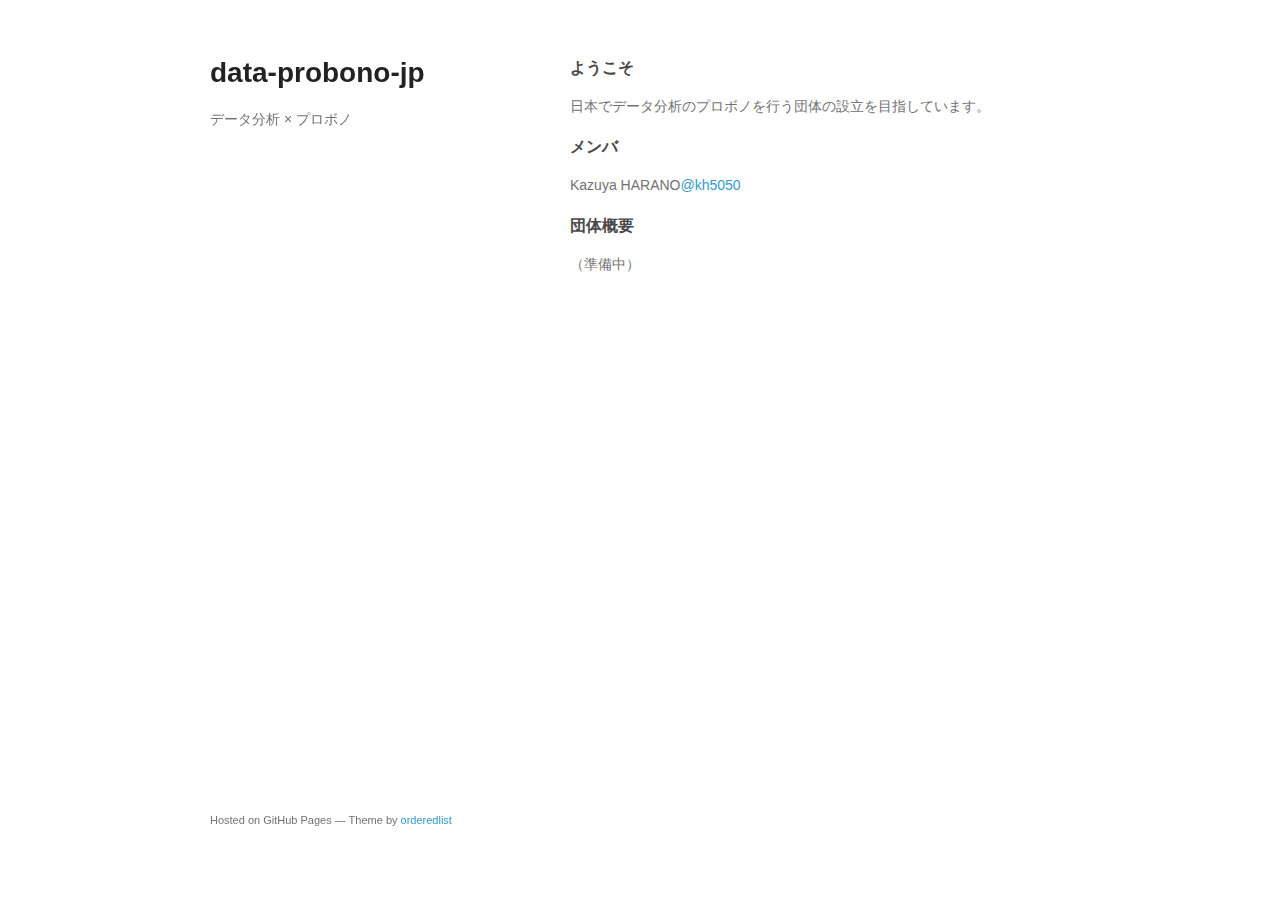
==== index.html @ df559542 "update" ====
<!doctype html>
<html>
  <head>
    <meta charset="utf-8">
    <meta http-equiv="X-UA-Compatible" content="chrome=1">
    <title>Data-probono-jp.GitHub.io by data-probono-jp</title>

    <link rel="stylesheet" href="stylesheets/styles.css">
    <link rel="stylesheet" href="stylesheets/github-light.css">
    <meta name="viewport" content="width=device-width">
    <!--[if lt IE 9]>
    <script src="//html5shiv.googlecode.com/svn/trunk/html5.js"></script>
    <![endif]-->
  </head>
  <body>
    <div class="wrapper">
      <header>
        <h1>data-probono-jp</h1>
        <p>データ分析 × プロボノ</p>


        <!-- <p class="view"><a href="https://github.com/data-probono-jp">View My GitHub Profile</a></p> -->

      </header>
      <section>
        <h3>
<a id="welcome-to-github-pages" class="anchor" href="#welcome-to-github-pages" aria-hidden="true"><span aria-hidden="true" class="octicon octicon-link"></span></a>ようこそ</h3>

<p>日本でデータ分析のプロボノを行う団体の設立を目指しています。</p>


<h3>
<a id="welcome-to-github-pages" class="anchor" href="#welcome-to-github-pages" aria-hidden="true"><span aria-hidden="true" class="octicon octicon-link"></span></a>メンバ</h3>

<p>Kazuya HARANO<a href="https://github.com/kh5050" class="user-mention">@kh5050</a></p>

<h3>
<a id="welcome-to-github-pages" class="anchor" href="#welcome-to-github-pages" aria-hidden="true"><span aria-hidden="true" class="octicon octicon-link"></span></a>団体概要</h3>

<p>（準備中）</p>


      </section>
      <footer>
        <p><small>Hosted on GitHub Pages &mdash; Theme by <a href="https://github.com/orderedlist">orderedlist</a></small></p>
      </footer>
    </div>
    <script src="javascripts/scale.fix.js"></script>
    
  </body>
</html>
---- stylesheets/styles.css ----
@font-face {
  font-family: 'Noto Sans';
  font-weight: 400;
  font-style: normal;
  src: url('../fonts/Noto-Sans-regular/Noto-Sans-regular.eot');
  src: url('../fonts/Noto-Sans-regular/Noto-Sans-regular.eot?#iefix') format('embedded-opentype'),
       local('Noto Sans'),
       local('Noto-Sans-regular'),
       url('../fonts/Noto-Sans-regular/Noto-Sans-regular.woff2') format('woff2'),
       url('../fonts/Noto-Sans-regular/Noto-Sans-regular.woff') format('woff'),
       url('../fonts/Noto-Sans-regular/Noto-Sans-regular.ttf') format('truetype'),
       url('../fonts/Noto-Sans-regular/Noto-Sans-regular.svg#NotoSans') format('svg');
}

@font-face {
  font-family: 'Noto Sans';
  font-weight: 700;
  font-style: normal;
  src: url('../fonts/Noto-Sans-700/Noto-Sans-700.eot');
  src: url('../fonts/Noto-Sans-700/Noto-Sans-700.eot?#iefix') format('embedded-opentype'),
       local('Noto Sans Bold'),
       local('Noto-Sans-700'),
       url('../fonts/Noto-Sans-700/Noto-Sans-700.woff2') format('woff2'),
       url('../fonts/Noto-Sans-700/Noto-Sans-700.woff') format('woff'),
       url('../fonts/Noto-Sans-700/Noto-Sans-700.ttf') format('truetype'),
       url('../fonts/Noto-Sans-700/Noto-Sans-700.svg#NotoSans') format('svg');
}

@font-face {
  font-family: 'Noto Sans';
  font-weight: 400;
  font-style: italic;
  src: url('../fonts/Noto-Sans-italic/Noto-Sans-italic.eot');
  src: url('../fonts/Noto-Sans-italic/Noto-Sans-italic.eot?#iefix') format('embedded-opentype'),
       local('Noto Sans Italic'),
       local('Noto-Sans-italic'),
       url('../fonts/Noto-Sans-italic/Noto-Sans-italic.woff2') format('woff2'),
       url('../fonts/Noto-Sans-italic/Noto-Sans-italic.woff') format('woff'),
       url('../fonts/Noto-Sans-italic/Noto-Sans-italic.ttf') format('truetype'),
       url('../fonts/Noto-Sans-italic/Noto-Sans-italic.svg#NotoSans') format('svg');
}

@font-face {
  font-family: 'Noto Sans';
  font-weight: 700;
  font-style: italic;
  src: url('../fonts/Noto-Sans-700italic/Noto-Sans-700italic.eot');
  src: url('../fonts/Noto-Sans-700italic/Noto-Sans-700italic.eot?#iefix') format('embedded-opentype'),
       local('Noto Sans Bold Italic'),
       local('Noto-Sans-700italic'),
       url('../fonts/Noto-Sans-700italic/Noto-Sans-700italic.woff2') format('woff2'),
       url('../fonts/Noto-Sans-700italic/Noto-Sans-700italic.woff') format('woff'),
       url('../fonts/Noto-Sans-700italic/Noto-Sans-700italic.ttf') format('truetype'),
       url('../fonts/Noto-Sans-700italic/Noto-Sans-700italic.svg#NotoSans') format('svg');
}

body {
  background-color: #fff;
  padding:50px;
  font: 14px/1.5 "Noto Sans", "Helvetica Neue", Helvetica, Arial, sans-serif;
  color:#727272;
  font-weight:400;
}

h1, h2, h3, h4, h5, h6 {
  color:#222;
  margin:0 0 20px;
}

p, ul, ol, table, pre, dl {
  margin:0 0 20px;
}

h1, h2, h3 {
  line-height:1.1;
}

h1 {
  font-size:28px;
}

h2 {
  color:#393939;
}

h3, h4, h5, h6 {
  color:#494949;
}

a {
  color:#39c;
  text-decoration:none;
}

a:hover {
  color:#069;
}

a small {
  font-size:11px;
  color:#777;
  margin-top:-0.3em;
  display:block;
}

a:hover small {
  color:#777;
}

.wrapper {
  width:860px;
  margin:0 auto;
}

blockquote {
  border-left:1px solid #e5e5e5;
  margin:0;
  padding:0 0 0 20px;
  font-style:italic;
}

code, pre {
  font-family:Monaco, Bitstream Vera Sans Mono, Lucida Console, Terminal, Consolas, Liberation Mono, DejaVu Sans Mono, Courier New, monospace;
  color:#333;
  font-size:12px;
}

pre {
  padding:8px 15px;
  background: #f8f8f8;
  border-radius:5px;
  border:1px solid #e5e5e5;
  overflow-x: auto;
}

table {
  width:100%;
  border-collapse:collapse;
}

th, td {
  text-align:left;
  padding:5px 10px;
  border-bottom:1px solid #e5e5e5;
}

dt {
  color:#444;
  font-weight:700;
}

th {
  color:#444;
}

img {
  max-width:100%;
}

header {
  width:270px;
  float:left;
  position:fixed;
  -webkit-font-smoothing:subpixel-antialiased;
}

header ul {
  list-style:none;
  height:40px;
  padding:0;
  background: #f4f4f4;
  border-radius:5px;
  border:1px solid #e0e0e0;
  width:270px;
}

header li {
  width:89px;
  float:left;
  border-right:1px solid #e0e0e0;
  height:40px;
}

header li:first-child a {
  border-radius:5px 0 0 5px;
}

header li:last-child a {
  border-radius:0 5px 5px 0;
}

header ul a {
  line-height:1;
  font-size:11px;
  color:#999;
  display:block;
  text-align:center;
  padding-top:6px;
  height:34px;
}

header ul a:hover {
  color:#999;
}

header ul a:active {
  background-color:#f0f0f0;
}

strong {
  color:#222;
  font-weight:700;
}

header ul li + li + li {
  border-right:none;
  width:89px;
}

header ul a strong {
  font-size:14px;
  display:block;
  color:#222;
}

section {
  width:500px;
  float:right;
  padding-bottom:50px;
}

small {
  font-size:11px;
}

hr {
  border:0;
  background:#e5e5e5;
  height:1px;
  margin:0 0 20px;
}

footer {
  width:270px;
  float:left;
  position:fixed;
  bottom:50px;
  -webkit-font-smoothing:subpixel-antialiased;
}

@media print, screen and (max-width: 960px) {

  div.wrapper {
    width:auto;
    margin:0;
  }

  header, section, footer {
    float:none;
    position:static;
    width:auto;
  }

  header {
    padding-right:320px;
  }

  section {
    border:1px solid #e5e5e5;
    border-width:1px 0;
    padding:20px 0;
    margin:0 0 20px;
  }

  header a small {
    display:inline;
  }

  header ul {
    position:absolute;
    right:50px;
    top:52px;
  }
}

@media print, screen and (max-width: 720px) {
  body {
    word-wrap:break-word;
  }

  header {
    padding:0;
  }

  header ul, header p.view {
    position:static;
  }

  pre, code {
    word-wrap:normal;
  }
}

@media print, screen and (max-width: 480px) {
  body {
    padding:15px;
  }

  header ul {
    width:99%;
  }

  header li, header ul li + li + li {
    width:33%;
  }
}

@media print {
  body {
    padding:0.4in;
    font-size:12pt;
    color:#444;
  }
}
---- stylesheets/github-light.css ----
/*
The MIT License (MIT)

Copyright (c) 2016 GitHub, Inc.

Permission is hereby granted, free of charge, to any person obtaining a copy
of this software and associated documentation files (the "Software"), to deal
in the Software without restriction, including without limitation the rights
to use, copy, modify, merge, publish, distribute, sublicense, and/or sell
copies of the Software, and to permit persons to whom the Software is
furnished to do so, subject to the following conditions:

The above copyright notice and this permission notice shall be included in all
copies or substantial portions of the Software.

THE SOFTWARE IS PROVIDED "AS IS", WITHOUT WARRANTY OF ANY KIND, EXPRESS OR
IMPLIED, INCLUDING BUT NOT LIMITED TO THE WARRANTIES OF MERCHANTABILITY,
FITNESS FOR A PARTICULAR PURPOSE AND NONINFRINGEMENT. IN NO EVENT SHALL THE
AUTHORS OR COPYRIGHT HOLDERS BE LIABLE FOR ANY CLAIM, DAMAGES OR OTHER
LIABILITY, WHETHER IN AN ACTION OF CONTRACT, TORT OR OTHERWISE, ARISING FROM,
OUT OF OR IN CONNECTION WITH THE SOFTWARE OR THE USE OR OTHER DEALINGS IN THE
SOFTWARE.

*/

.pl-c /* comment */ {
  color: #969896;
}

.pl-c1 /* constant, variable.other.constant, support, meta.property-name, support.constant, support.variable, meta.module-reference, markup.raw, meta.diff.header */,
.pl-s .pl-v /* string variable */ {
  color: #0086b3;
}

.pl-e /* entity */,
.pl-en /* entity.name */ {
  color: #795da3;
}

.pl-smi /* variable.parameter.function, storage.modifier.package, storage.modifier.import, storage.type.java, variable.other */,
.pl-s .pl-s1 /* string source */ {
  color: #333;
}

.pl-ent /* entity.name.tag */ {
  color: #63a35c;
}

.pl-k /* keyword, storage, storage.type */ {
  color: #a71d5d;
}

.pl-s /* string */,
.pl-pds /* punctuation.definition.string, string.regexp.character-class */,
.pl-s .pl-pse .pl-s1 /* string punctuation.section.embedded source */,
.pl-sr /* string.regexp */,
.pl-sr .pl-cce /* string.regexp constant.character.escape */,
.pl-sr .pl-sre /* string.regexp source.ruby.embedded */,
.pl-sr .pl-sra /* string.regexp string.regexp.arbitrary-repitition */ {
  color: #183691;
}

.pl-v /* variable */ {
  color: #ed6a43;
}

.pl-id /* invalid.deprecated */ {
  color: #b52a1d;
}

.pl-ii /* invalid.illegal */ {
  color: #f8f8f8;
  background-color: #b52a1d;
}

.pl-sr .pl-cce /* string.regexp constant.character.escape */ {
  font-weight: bold;
  color: #63a35c;
}

.pl-ml /* markup.list */ {
  color: #693a17;
}

.pl-mh /* markup.heading */,
.pl-mh .pl-en /* markup.heading entity.name */,
.pl-ms /* meta.separator */ {
  font-weight: bold;
  color: #1d3e81;
}

.pl-mq /* markup.quote */ {
  color: #008080;
}

.pl-mi /* markup.italic */ {
  font-style: italic;
  color: #333;
}

.pl-mb /* markup.bold */ {
  font-weight: bold;
  color: #333;
}

.pl-md /* markup.deleted, meta.diff.header.from-file */ {
  color: #bd2c00;
  background-color: #ffecec;
}

.pl-mi1 /* markup.inserted, meta.diff.header.to-file */ {
  color: #55a532;
  background-color: #eaffea;
}

.pl-mdr /* meta.diff.range */ {
  font-weight: bold;
  color: #795da3;
}

.pl-mo /* meta.output */ {
  color: #1d3e81;
}
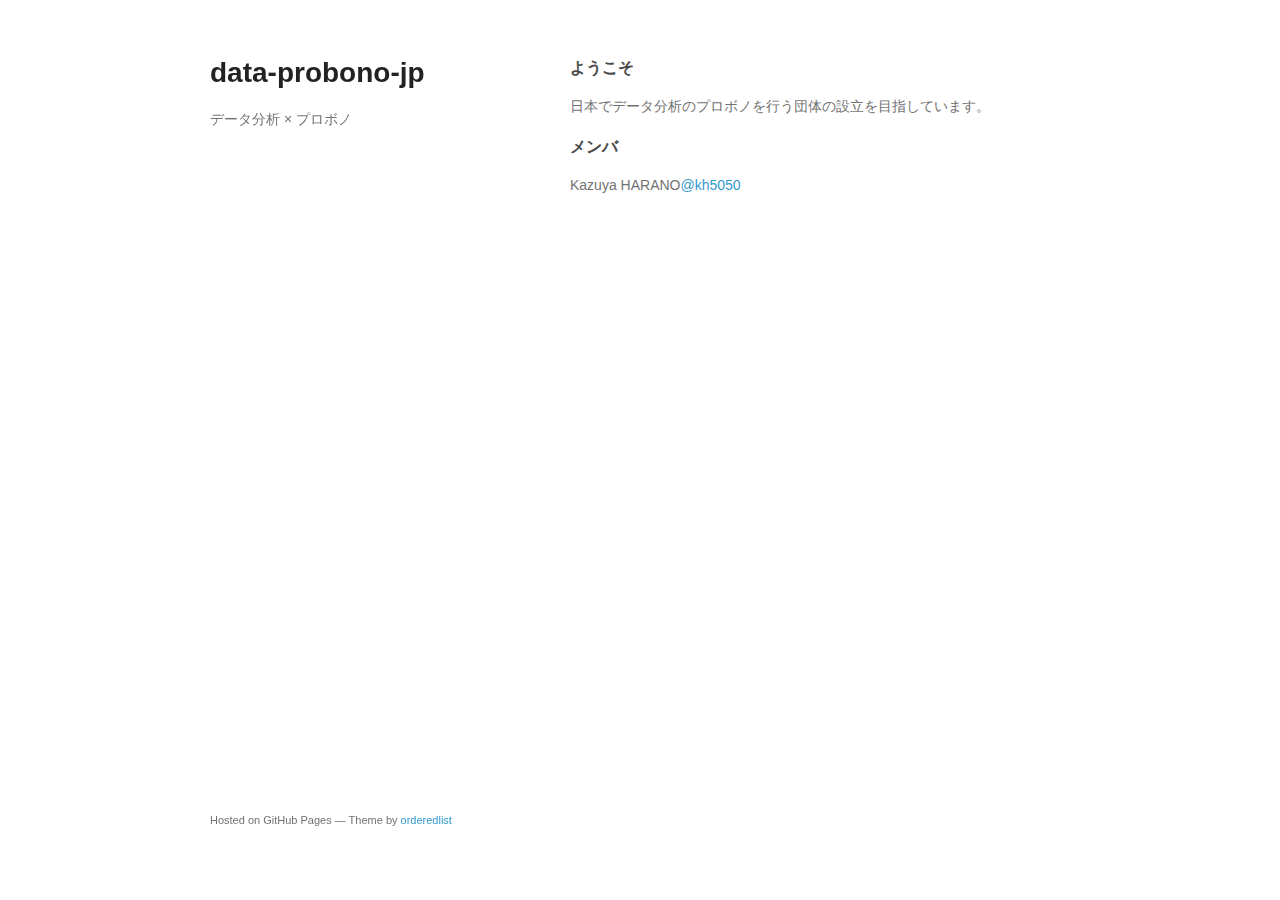
==== commit f2731416: "update" ====
--- a/index.html
+++ b/index.html
@@ -34,11 +34,6 @@
 
 <p>Kazuya HARANO<a href="https://github.com/kh5050" class="user-mention">@kh5050</a></p>
 
-<h3>
-<a id="welcome-to-github-pages" class="anchor" href="#welcome-to-github-pages" aria-hidden="true"><span aria-hidden="true" class="octicon octicon-link"></span></a>団体概要</h3>
-
-<p>（準備中）</p>
-
 
       </section>
       <footer>
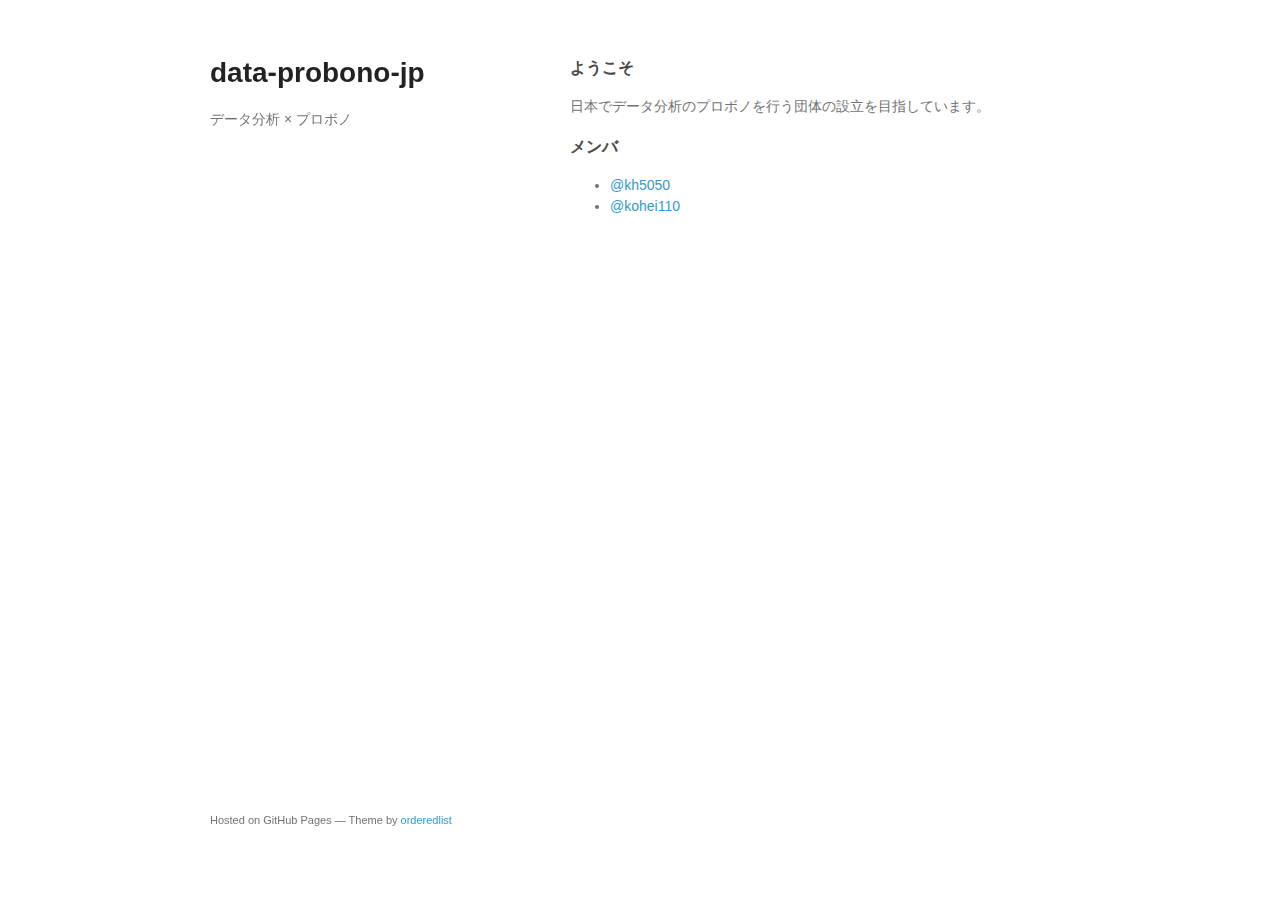
==== commit b6dbdf8e: "update" ====
--- a/index.html
+++ b/index.html
@@ -32,8 +32,10 @@
 <h3>
 <a id="welcome-to-github-pages" class="anchor" href="#welcome-to-github-pages" aria-hidden="true"><span aria-hidden="true" class="octicon octicon-link"></span></a>メンバ</h3>
 
-<p>Kazuya HARANO<a href="https://github.com/kh5050" class="user-mention">@kh5050</a></p>
-
+<ul>
+<li><a href="https://github.com/kh5050" class="user-mention">@kh5050</a></li>
+<li><a href="https://github.com/kohei110" class="user-mention">@kohei110</a></li>
+<ul>
 
       </section>
       <footer>
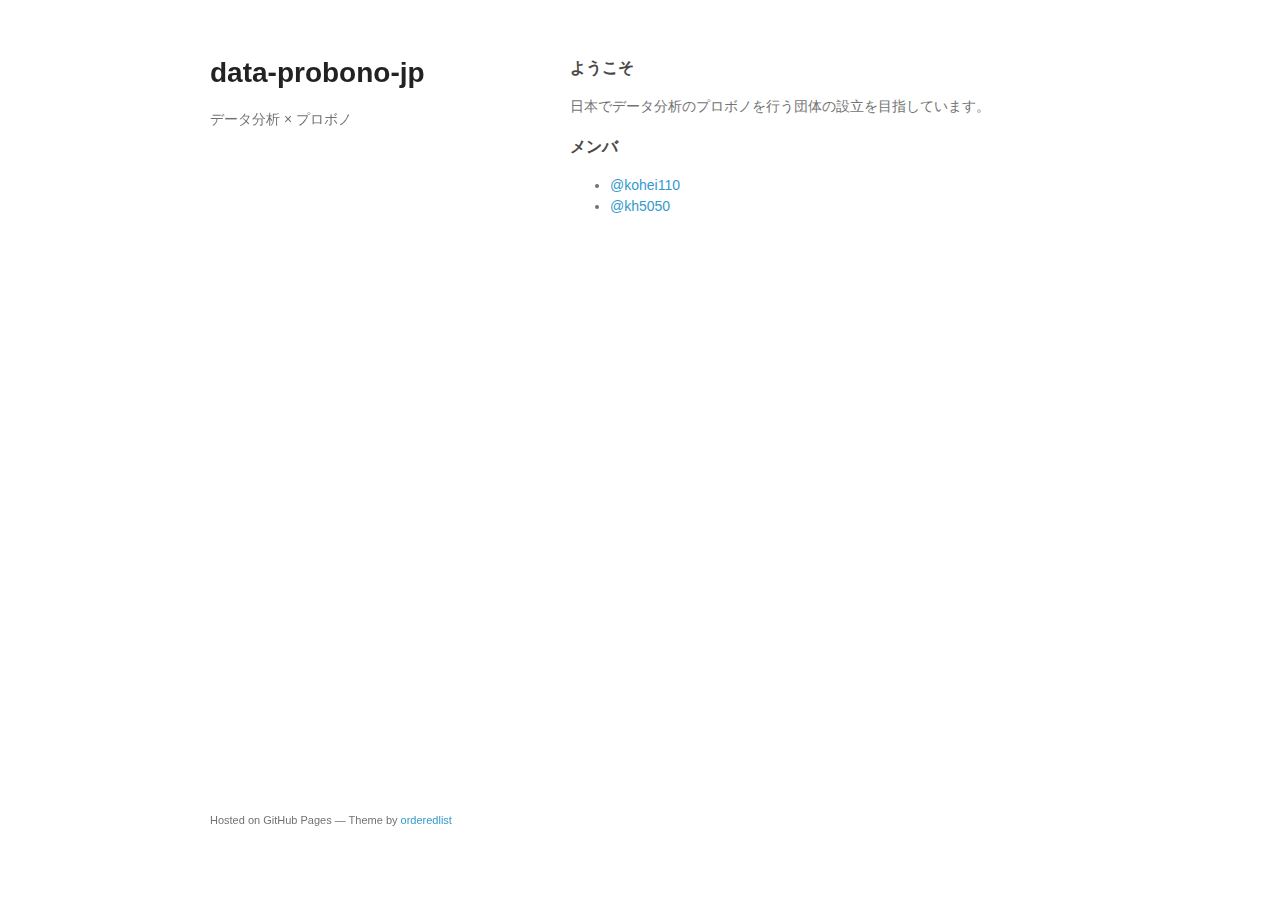
==== commit 0e4e7296: "update" ====
--- a/index.html
+++ b/index.html
@@ -3,7 +3,7 @@
   <head>
     <meta charset="utf-8">
     <meta http-equiv="X-UA-Compatible" content="chrome=1">
-    <title>Data-probono-jp.GitHub.io by data-probono-jp</title>
+    <title>data-probono-jp.GitHub.io by data-probono-jp</title>
 
     <link rel="stylesheet" href="stylesheets/styles.css">
     <link rel="stylesheet" href="stylesheets/github-light.css">
@@ -33,8 +33,8 @@
 <a id="welcome-to-github-pages" class="anchor" href="#welcome-to-github-pages" aria-hidden="true"><span aria-hidden="true" class="octicon octicon-link"></span></a>メンバ</h3>
 
 <ul>
-<li><a href="https://github.com/kh5050" class="user-mention">@kh5050</a></li>
-<li><a href="https://github.com/kohei110" class="user-mention">@kohei110</a></li>
+  <li><a href="https://github.com/kohei110" class="user-mention">@kohei110</a></li>
+  <li><a href="https://github.com/kh5050" class="user-mention">@kh5050</a></li>
 <ul>
 
       </section>
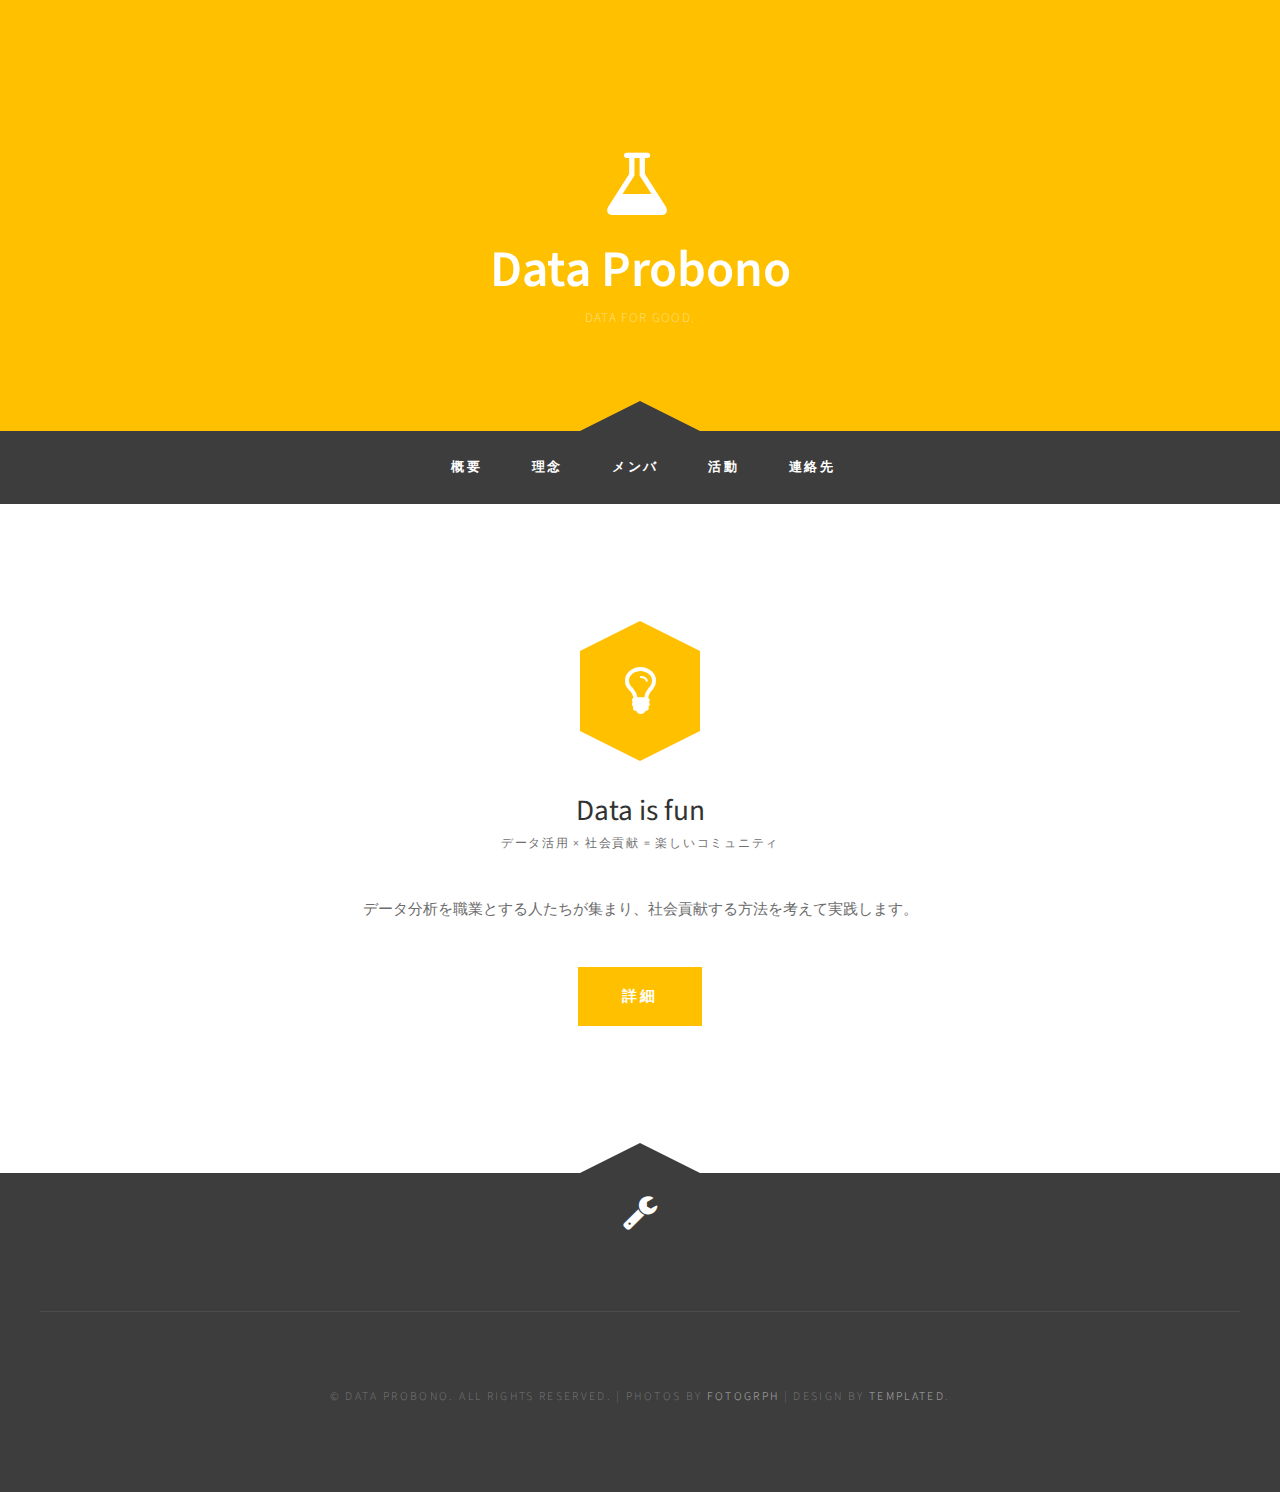
==== commit b332f5db: "Use Template" ====
--- a/index.html
+++ b/index.html
@@ -1,48 +1,73 @@
-<!doctype html>
-<html>
-  <head>
-    <meta charset="utf-8">
-    <meta http-equiv="X-UA-Compatible" content="chrome=1">
-    <title>data-probono-jp.GitHub.io by data-probono-jp</title>
-
-    <link rel="stylesheet" href="stylesheets/styles.css">
-    <link rel="stylesheet" href="stylesheets/github-light.css">
-    <meta name="viewport" content="width=device-width">
-    <!--[if lt IE 9]>
-    <script src="//html5shiv.googlecode.com/svn/trunk/html5.js"></script>
-    <![endif]-->
-  </head>
-  <body>
-    <div class="wrapper">
-      <header>
-        <h1>data-probono-jp</h1>
-        <p>データ分析 × プロボノ</p>
-
-
-        <!-- <p class="view"><a href="https://github.com/data-probono-jp">View My GitHub Profile</a></p> -->
-
-      </header>
-      <section>
-        <h3>
-<a id="welcome-to-github-pages" class="anchor" href="#welcome-to-github-pages" aria-hidden="true"><span aria-hidden="true" class="octicon octicon-link"></span></a>ようこそ</h3>
-
-<p>日本でデータ分析のプロボノを行う団体の設立を目指しています。</p>
-
-
-<h3>
-<a id="welcome-to-github-pages" class="anchor" href="#welcome-to-github-pages" aria-hidden="true"><span aria-hidden="true" class="octicon octicon-link"></span></a>メンバ</h3>
-
-<ul>
-  <li><a href="https://github.com/kohei110" class="user-mention">@kohei110</a></li>
-  <li><a href="https://github.com/kh5050" class="user-mention">@kh5050</a></li>
-<ul>
-
-      </section>
-      <footer>
-        <p><small>Hosted on GitHub Pages &mdash; Theme by <a href="https://github.com/orderedlist">orderedlist</a></small></p>
-      </footer>
-    </div>
-    <script src="javascripts/scale.fix.js"></script>
-    
-  </body>
-</html>
+<!DOCTYPE html PUBLIC "-//W3C//DTD XHTML 1.0 Strict//EN" "http://www.w3.org/TR/xhtml1/DTD/xhtml1-strict.dtd">
+<!--
+Design by TEMPLATED
+http://templated.co
+Released for free under the Creative Commons Attribution License
+
+Name       : Plushiness
+Description: A two-column, fixed-width design with dark color scheme.
+Version    : 1.0
+Released   : 20131117
+
+-->
+<html xmlns="http://www.w3.org/1999/xhtml">
+<head>
+<meta http-equiv="Content-Type" content="text/html; charset=utf-8" />
+<title></title>
+<meta name="keywords" content="" />
+<meta name="description" content="" />
+<link href="http://fonts.googleapis.com/css?family=Source+Sans+Pro:200,300,400,600,700,900" rel="stylesheet" />
+<link href="default.css" rel="stylesheet" type="text/css" media="all" />
+<link href="fonts.css" rel="stylesheet" type="text/css" media="all" />
+
+<!--[if IE 6]><link href="default_ie6.css" rel="stylesheet" type="text/css" /><![endif]-->
+
+</head>
+<body>
+<div id="header-wrapper">
+	<div id="header" class="container">
+		<div id="logo">
+			<span class="icon icon-beaker"></span>
+			<h1><a href="#">Data Probono</a></h1>
+			<span class="byline">Data for good.</span>
+		</div>
+		<div id="triangle-up"></div>
+	</div>
+</div>
+<div id="menu-wrapper">
+		<div id="menu">
+			<ul>
+				<li><a href="#" accesskey="1" title="">概要</a></li>
+				<li><a href="#" accesskey="2" title="">理念</a></li>
+				<li><a href="./member.html" accesskey="3" title="">メンバ</a></li>
+				<li><a href="#" accesskey="4" title="">活動</a></li>
+				<li><a href="./contact.html" accesskey="5" title="">連絡先</a></li>
+			</ul>
+		</div>
+</div>
+<div id="wrapper">
+	<div id="featured-wrapper">
+
+		<div class="extra2 container">
+			<div class="ebox1">
+				<div class="hexagon"><span class="icon icon-lightbulb"></span></div>
+				<div class="title">
+					<h2>Data is fun</h2>
+					<span class="byline">データ活用 × 社会貢献 = 楽しいコミュニティ</span>
+				</div>
+				<p>データ分析を職業とする人たちが集まり、社会貢献する方法を考えて実践します。</p>
+				<a href="#" class="button">詳細</a>
+			</div>
+
+		</div>
+
+	</div>
+</div>
+<div id="stamp" class="container">
+	<div class="hexagon"><span class="icon icon-wrench"></span></div>
+</div>
+<div id="copyright" class="container">
+	<p>&copy; Data Probono. All rights reserved. | Photos by <a href="http://fotogrph.com/">Fotogrph</a> | Design by <a href="http://templated.co" rel="nofollow">TEMPLATED</a>.</p>
+</div>
+</body>
+</html>
--- a/default.css
+++ b/default.css
@@ -0,0 +1,1054 @@
+
+html, body
+{
+	height: 100%;
+}
+
+body
+{
+	margin: 0px;
+	padding: 0px;
+	background: #3D3D3D;
+	font-family: 'Source Sans Pro', sans-serif;
+	font-size: 11pt;
+	font-weight: 300;
+	color: #6c6c6c
+}
+
+h1, h2, h3
+{
+	margin: 0;
+	padding: 0;
+	font-weight: 600;
+	color: #454445;
+}
+
+p, ol, ul
+{
+	margin-top: 0;
+}
+
+ol, ul
+{
+	padding: 0;
+	list-style: none;
+}
+
+p
+{
+	line-height: 180%;
+}
+
+strong
+{
+}
+
+a
+{
+	color: #2C383B;
+}
+
+a:hover
+{
+	text-decoration: none;
+}
+
+.container
+{
+	margin: 0px auto;
+	width: 1200px;
+}
+
+/*********************************************************************************/
+/* Image Style                                                                   */
+/*********************************************************************************/
+
+	.image
+{
+	display: inline-block;
+}
+
+.image img
+{
+	display: block;
+	width: 100%;
+}
+
+.image-full
+{
+	display: block;
+	width: 100%;
+	margin: 0 0 2em 0;
+}
+
+.image-left
+{
+	float: left;
+	margin: 0 2em 2em 0;
+}
+
+.image-centered
+{
+	display: block;
+	margin: 0 0 2em 0;
+}
+
+.image-centered img
+{
+	margin: 0 auto;
+	width: auto;
+}
+
+/*********************************************************************************/
+/* List Styles                                                                   */
+/*********************************************************************************/
+
+	ul.style1
+{
+	margin: 0;
+	padding: 0em 0em 0em 0em;
+	overflow: hidden;
+	list-style: none;
+	color: #6c6c6c
+}
+
+ul.style1 li
+{
+	overflow: hidden;
+	display: block;
+	padding: 2.80em 0em;
+	border-top: 1px solid #D1CFCE;
+}
+
+ul.style1 li:first-child
+{
+	padding-top: 0;
+	border-top: none;
+}
+
+ul.style1 .image-left
+{
+	margin-bottom: 0;
+}
+
+ul.style1 h3
+{
+	padding: 1.2em 0em 1em 0em;
+	letter-spacing: 0.10em;
+	text-transform: uppercase;
+	font-size: 1.2em;
+	font-weight: 600;
+	color: #454445;
+}
+
+ul.style1 a
+{
+	text-decoration: none;
+	color: #525252;
+}
+
+ul.style1 a:hover
+{
+	text-decoration: underline;
+	color: #525252;
+}
+
+ul.style2
+{
+	margin: 0;
+	padding-top: 1em;
+	list-style: none;
+}
+
+ul.style2 li
+{
+	border-top: solid 1px #E5E5E5;
+	padding: 0.80em 0 0.80em 0;
+	font-family: 0.80em;
+}
+
+ul.style2 li:before
+{
+	display: inline-block;
+	padding: 4px;
+	background: #DB3256;
+}
+
+ul.style2 a
+{
+	display: inline-block;
+	margin-left: 1em;
+}
+
+ul.style2 li:first-child
+{
+	border-top: 0;
+	padding-top: 0;
+}
+
+ul.style2 .icon
+{
+	color: #FFF;
+}
+
+ul.style3
+{
+	margin: 0;
+	padding-top: 1em;
+	list-style: none;
+}
+
+ul.style3 li
+{
+	border-top: solid 1px rgba(255,255,255,.2);
+	padding: 1em 0 1em 0;
+	font-family: 0.80em;
+}
+
+ul.style3 li:before
+{
+	display: inline-block;
+	padding: 4px;
+	background: #FFF;
+}
+
+ul.style3 a
+{
+	display: inline-block;
+	margin-left: 1em;
+	font-size: 1em !important;
+	color: #FFF;
+}
+
+ul.style3 li:first-child
+{
+	border-top: 0;
+	padding-top: 0;
+}
+
+ul.style3 .icon
+{
+	color: #DB3256;
+}
+
+/*********************************************************************************/
+/* Social Icon Styles                                                            */
+/*********************************************************************************/
+
+	ul.contact
+{
+	margin: 0;
+	padding: 2em 0em 0em 0em;
+	list-style: none;
+}
+
+ul.contact li
+{
+	display: inline-block;
+	padding: 0em 0.30em;
+	font-size: 1em;
+}
+
+ul.contact li span
+{
+	display: none;
+	margin: 0;
+	padding: 0;
+}
+
+ul.contact li a
+{
+	color: #FFF;
+}
+
+ul.contact li a:before
+{
+	display: inline-block;
+	background: #3f3f3f;
+	width: 40px;
+	height: 40px;
+	line-height: 40px;
+	border-radius: 20px;
+	text-align: center;
+	color: #FFFFFF;
+}
+
+ul.contact li a.icon-twitter:before
+{
+	background: #2DAAE4;
+}
+
+ul.contact li a.icon-facebook:before
+{
+	background: #39599F;
+}
+
+ul.contact li a.icon-dribbble:before
+{
+	background: #C4376B;
+}
+
+ul.contact li a.icon-tumblr:before
+{
+	background: #31516A;
+}
+
+ul.contact li a.icon-rss:before
+{
+	background: #F2600B;
+}
+
+/*********************************************************************************/
+/* Button Style                                                                  */
+/*********************************************************************************/
+
+	.button
+{
+	display: inline-block;
+	padding: 1.3em 3em;
+	background: #FFC000;
+	-moz-transition: opacity 0.25s ease-in-out;
+	-webkit-transition: opacity 0.25s ease-in-out;
+	-o-transition: opacity 0.25s ease-in-out;
+	-ms-transition: opacity 0.25s ease-in-out;
+	transition: opacity 0.25s ease-in-out;
+	letter-spacing: 0.20em;
+	text-decoration: none;
+	text-transform: uppercase;
+	font-weight: 600;
+	color: #FFF;
+}
+
+.button:hover
+{
+}
+
+.button:active
+{
+}
+
+.button-big
+{
+	padding: 1.6em 4em;
+	font-size: 1.4em;
+	font-weight: 900;
+}
+
+/*********************************************************************************/
+/* Heading Titles                                                                */
+/*********************************************************************************/
+
+	.title
+{
+	margin-bottom: 3em;
+}
+
+.title h2
+{
+	font-weight: 400;
+	font-size: 2.8em;
+	color: #323232;
+}
+
+.title .byline
+{
+	letter-spacing: 0.15em;
+	text-transform: uppercase;
+	font-weight: 400;
+	font-size: 1.1em;
+	color: #6F6F6F;
+}
+
+/*********************************************************************************/
+/* Header                                                                        */
+/*********************************************************************************/
+
+	#header-wrapper
+	{
+		overflow: hidden;
+		padding: 5em 0em 0em 0em;
+		background: #FFC000 url(images/overlay.png) repeat;
+	}
+
+	#header-wrapper-sub
+	{
+		overflow: hidden;
+		padding: 0em 0em 0em 0em;
+		background: #FFC000 url(images/overlay.png) repeat;
+	}
+
+	#header
+	{
+	}
+
+#triangle-up {
+	margin: 0 auto;
+	width: 0;
+	height: 0;
+	border-left: 60px solid transparent;
+	border-right: 60px solid transparent;
+	border-bottom: 30px solid #3D3D3D;
+}
+
+/*********************************************************************************/
+/* Logo                                                                          */
+/*********************************************************************************/
+
+	#logo
+	{
+		padding: 5em 0em;
+		text-align: center;
+	}
+
+	#logo h1
+	{
+		font-size: 3.5em;
+	}
+
+	#logo a
+	{
+		text-decoration: none;
+		color: #FFF;
+	}
+
+	#logo span
+	{
+		letter-spacing: 0.10em;
+		text-transform: uppercase;
+		font-size: 0.90em;
+		color: rgba(255,255,255,0.5);
+	}
+
+	#logo span a
+	{
+		color: rgba(255,255,255,0.8);
+	}
+
+	#logo .icon
+	{
+		font-size: 4em;
+		color: rgba(255,255,255,1);
+	}
+
+	#logo_sub
+	{
+		padding: 0em 0.5em;
+		text-align: left;
+	}
+
+	#logo_sub h1
+	{
+		font-size: 2.5em;
+	}
+
+	#logo_sub a
+	{
+		text-decoration: none;
+		color: #FFF;
+	}
+
+	#logo_sub span
+	{
+		letter-spacing: 0.10em;
+		text-transform: uppercase;
+		font-size: 0.90em;
+		color: rgba(255,255,255,0.5);
+	}
+
+	#logo_sub span a
+	{
+		color: rgba(255,255,255,0.8);
+	}
+
+	#logo_sub .icon
+	{
+		font-size: 4em;
+		color: rgba(255,255,255,1);
+	}
+
+/*********************************************************************************/
+/* Menu                                                                          */
+/*********************************************************************************/
+
+	#menu-wrapper
+	{
+		background: #3D3D3D;
+	}
+
+	#menu
+	{
+		margin: 0px auto;
+	}
+
+	#menu ul
+	{
+		text-align: center;
+	}
+
+	#menu li
+	{
+		display: inline-block;
+	}
+
+	#menu li a, #menu li span
+	{
+		display: inline-block;
+		margin-left: 0.50em;
+		padding: 2em 1.5em 1em 1.5em;
+		letter-spacing: 0.20em;
+		text-decoration: none;
+		font-size: 0.90em;
+		font-weight: 600;
+		text-transform: uppercase;
+		outline: 0;
+		color: #FFF;
+	}
+
+	#menu li:hover a, #menu li.active a, #menu li.active span
+	{
+	}
+
+	#menu .current_page_item a
+	{
+		color: #FFC000;
+		font-weight: bold;
+	}
+
+/*********************************************************************************/
+/* Banner                                                                        */
+/*********************************************************************************/
+
+	#banner-wrapper
+{
+	overflow: hidden;
+	padding: 3em 0em;
+	background: #F87979;
+}
+
+#banner
+{
+	overflow: hidden;
+	width: 1000px;
+	padding: 0px 100px;
+	text-align: center;
+	color: rgba(255,255,255,.7);
+}
+
+#banner a
+{
+	color: rgba(255,255,255,.9);
+}
+
+#banner .box-left
+{
+	float: left;
+}
+
+#banner .box-right
+{
+	float: right;
+}
+
+#banner h2
+{
+	margin: 0em;
+	padding: 0em;
+	font-weight: 400;
+	font-size: 3em;
+	color: #555555;
+}
+
+#banner span
+{
+	display: block;
+	padding-top: 0.20em;
+	text-transform: uppercase;
+	font-size: 1.2em;
+	color: #A2A2A2;
+}
+
+/*********************************************************************************/
+/* Page                                                                          */
+/*********************************************************************************/
+
+#wrapper
+{
+	background: #FFF;
+}
+
+#page
+{
+	overflow: hidden;
+	padding: 6em 0em;
+	border-bottom: 2px solid #E3E3E3;
+	text-align: center;
+}
+
+#page .button
+{
+	margin-top: 2em;
+}
+
+/*********************************************************************************/
+/* Content                                                                       */
+/*********************************************************************************/
+
+#content
+{
+	padding: 0em 7em;
+}
+
+/*********************************************************************************/
+/* Sidebar                                                                       */
+/*********************************************************************************/
+
+	#sidebar
+{
+	float: right;
+	width: 450px;
+}
+
+#stwo-col
+{
+	margin-top: 2em;
+}
+
+#stwo-col h2
+{
+	display: block;
+	padding-bottom: 1.5em;
+	letter-spacing: 0.10em;
+	text-transform: uppercase;
+	font-size: 1.2em;
+	font-weight: 600;
+	color: #454445;
+}
+
+#stwo-col .sbox1
+{
+	float: left;
+	width: 210px;
+}
+
+#stwo-col .sbox2
+{
+	float: right;
+	width: 210px;
+}
+
+/*********************************************************************************/
+/* Copyright                                                                     */
+/*********************************************************************************/
+
+#copyright
+{
+	overflow: hidden;
+	padding: 5em 0em;
+	border-top: 1px solid rgba(255,255,255,0.08);
+}
+
+#copyright p
+{
+	letter-spacing: 0.20em;
+	text-align: center;
+	text-transform: uppercase;
+	font-size: 0.80em;
+	color: rgba(255,255,255,0.3);
+}
+
+#copyright a
+{
+	text-decoration: none;
+	color: rgba(255,255,255,0.6);
+}
+
+#stamp .hexagon
+{
+	background: #3D3D3D;
+}
+
+#stamp .hexagon:before {
+	border-left: 60px solid transparent;
+	border-right: 60px solid transparent;
+	border-bottom: 30px solid #3D3D3D;
+}
+#stamp .hexagon:after {
+	border-color: #3D3D3D;
+}
+
+
+/*********************************************************************************/
+/* Featured                                                                      */
+/*********************************************************************************/
+
+#featured-wrapper
+{
+	overflow: hidden;
+	padding: 10em 0em;
+	background: #FFF;
+	text-align: center;
+}
+
+#featured
+{
+	overflow: hidden;
+}
+
+#featured .major
+{
+	overflow: hidden;
+	margin-bottom: 3em;
+	padding-bottom: 2em;
+	border-bottom: 1px solid #E8E8E8;
+}
+
+#featured .major h2
+{
+	font-size: 3em;
+}
+
+#featured .major .byline
+{
+	font-size: 1.3em;
+}
+
+#featured .title
+{
+	margin-bottom: 1.5em;
+	padding-bottom: 1.5em;
+	border-bottom: 1px solid #E3E3E3;
+}
+
+#featured .title h2
+{
+	font-size: 1.2em;
+}
+
+#featured h2
+{
+	text-align: center;
+}
+
+#featured .icon
+{
+	position: relative;
+	display: inline-block;
+	width: 150px;
+	height: 150px;
+	background: #2C383B;
+	margin: 0px auto 20px auto;
+	line-height:  150px;
+	font-size: 5em;
+	text-align: center;
+	color: #FFF;
+}
+
+.column1,  .column2,  .column3,  .column4
+{
+	width: 282px;
+}
+
+.column1,  .column2
+{
+	float: left;
+	margin-right: 24px;
+}
+
+.column3
+{
+	float: left;
+}
+
+.column4
+{
+	float: right;
+}
+
+
+	#header-featured
+	{
+		height: 30em;
+		background-image: url(images/banner.jpg);
+		background-position: center;
+		background-size: cover;
+	}
+
+
+#slider-wrapper
+{
+	padding: 6em 0em;
+	background: #DB3256;
+}
+
+#slider
+{
+	margin: 0em auto 0em auto;
+	width: 1200px;
+	position: relative;
+}
+
+#slider .button
+{
+}
+
+#slider .button:hover
+{
+}
+
+#slider .viewer
+{
+	width: 1000px;
+	height: 375px;
+	margin: 0 auto;
+	overflow: hidden;
+}
+
+#slider .viewer .reel
+{
+	display: none;
+	height: 375px;
+}
+
+#slider .viewer .reel .slide
+{
+	position: relative;
+	width: 1000px;
+	height: 375px;
+}
+
+#slider .viewer .reel h2
+{
+	position: absolute;
+	top: 130px;
+	left: 0;
+	width: 1200px;
+	height: 80px;
+	line-height: 80px;
+	background: #111111;
+	text-align: center;
+	opacity: 0.85;
+	font-weight: normal;
+	color: #ffffff;
+	font-size: 2.25em;
+}
+
+#slider .viewer .reel p
+{
+	position: absolute;
+	top: 210px;
+	left: 0;
+	width: 1200px;
+	height: 40px;
+	line-height: 40px;
+	background: #0074C6;
+	text-align: center;
+	opacity: 0.85;
+	font-weight: normal;
+	color: #ffffff;
+	font-size: 1.1em;
+}
+
+#slider .icon
+{
+	font-size: 4em;
+	color: #FFF;
+}
+
+#slider .previous-button
+{
+	position: absolute;
+	top: 150px;
+	left: 0;
+}
+
+#slider .next-button
+{
+	position: absolute;
+	top: 150px;
+	right: 0;
+}
+
+#slider .indicator
+{
+	margin: 30px auto 0 auto;
+}
+
+#slider .indicator ul
+{
+	list-style: none;
+	padding: 0;
+	margin: 0;
+	text-align: center;
+}
+
+#slider .indicator ul li
+{
+	display: inline-block;
+	width: 12px;
+	height: 12px;
+	text-indent: -9999em;
+	background: #c8c8c8;
+	margin: 0 2px 0 2px;
+	border-radius: 8px;
+	border-bottom: solid 1px #ffffff;
+	border-top: solid 1px #909090;
+}
+
+#slider .indicator ul li.active
+{
+	background: #505050;
+	border-top: solid 1px #505050;
+}
+
+/*********************************************************************************/
+/* Footer                                                                        */
+/*********************************************************************************/
+
+#footer-wrapper
+{
+	overflow: hidden;
+	padding: 7em 0em;
+	color: rgba(255,255,255,0.5);
+}
+
+
+#footer .title h2
+{
+	font-size: 2em;
+	font-weight: 300;
+	color: #FFF;
+}
+
+#footer .title .byline
+{
+	display: block;
+	padding-top: 1em;
+	text-transform: uppercase;
+	font-size: 0.80em;
+	color: rgba(255,255,255,0.5);
+}
+
+#footer .column1,
+#footer .column2
+{
+	width: 560px;
+}
+
+#footer .column1
+{
+	float: left;
+}
+
+#footer .column2
+{
+	float: right;
+}
+
+#footer .button
+{
+	margin-top: 2em;
+}
+
+.extra2
+{
+
+}
+
+.extra2 .icon
+{
+	font-size: 1.5em;
+}
+
+.margin-btm
+{
+	overflow: hidden;
+	margin-bottom: 5em;
+	padding-bottom: 5em;
+	border-bottom: 1px solid rgba(0,0,0,.1);
+}
+
+.extra2 .button
+{
+	margin-top: 2em;
+}
+
+.extra2 .title h2
+{
+	font-size: 2em;
+}
+
+.extra2 .title .byline
+{
+	font-size: 0.80em;
+}
+
+.extra2 .ebox1,
+.extra2 .ebox2
+{
+	padding: 0em 10em;
+}
+
+.extra2  .ebox1
+{
+}
+
+.extra2 .ebox2
+{
+	margin-top: 10em;
+}
+
+.hexagon {
+	margin: 0 auto 2em auto;
+	width: 120px;
+	height: 80px;
+	line-height: 80px;
+	background: #FFC000;
+	position: relative;
+	text-align: center;
+	color: #FFF;
+	font-size: 2em;
+}
+.hexagon:before {
+	content: "";
+	position: absolute;
+	top: -30px;
+	left: 0;
+	width: 0;
+	height: 0;
+	border-left: 60px solid transparent;
+	border-right: 60px solid transparent;
+	border-bottom: 30px solid #FFC000;
+}
+.hexagon:after {
+	content: "";
+	position: absolute;
+	bottom: -30px;
+	left: 0;
+	width: 0;
+	height: 0;
+	border-left: 60px solid transparent;
+	border-right: 60px solid transparent;
+	border-top: 30px solid #FFC000;
+}
+
+#portfolio
+{
+	text-align: center;
+}
+
+#portfolio .title
+{
+	margin-bottom: 1.5em;
+	padding-bottom: 1.5em;
+	border-bottom: 1px solid #E3E3E3;
+}
+
+#portfolio .title h2
+{
+	font-size: 1.2em;
+}
+
+#portfolio h2
+{
+	text-align: center;
+}
--- a/fonts.css
+++ b/fonts.css
@@ -0,0 +1,378 @@
+@charset 'UTF-8';
+
+@font-face
+{
+	font-family: 'FontAwesome';
+	src: url('fonts/fontawesome-webfont.eot?v=3.0.1');
+	src: url('fonts/fontawesome-webfont.eot?#iefix&v=3.0.1') format('embedded-opentype'),
+	     url('fonts/fontawesome-webfont.woff?v=3.0.1') format('woff'),
+	     url('fonts/fontawesome-webfont.ttf?v=3.0.1') format('truetype'),
+	     url('fonts/fontawesome-webfont.svg#FontAwesome') format('svg');
+	font-weight: normal;
+	font-style: normal;
+}
+
+@font-face
+{
+	font-family: 'Font-Awesome-Social';
+	src: url('fonts/fontawesome-social-webfont.eot');
+	src: url('fonts/fontawesome-social-webfont.eot?#iefix') format('embedded-opentype'),
+	     url('fonts/fontawesome-social-webfont.woff') format('woff'),
+		 url('fonts/fontawesome-social-webfont.ttf') format('truetype'),
+		 url('fonts/fontawesome-social-webfont.svg#Font-Awesome-More') format('svg');
+	font-weight: normal;
+	font-style: normal;
+}
+
+/*********************************************************************************/
+/* Icons                                                                         */
+/*********************************************************************************/
+
+	/*
+		Powered by:
+		
+		Font Awesome (http://fortawesome.github.com/Font-Awesome/)
+		Font Awesome More (http://gregoryloucas.github.com/Font-Awesome-More/)
+	*/
+
+	.icon
+	{
+		text-decoration: none;
+	}
+
+		.icon:before
+		{
+			font-size: 1.25em;
+			text-decoration: none;
+			font-family: FontAwesome;
+			font-weight: normal;
+			font-style: normal;
+			-webkit-text-rendering: optimizeLegibility;
+			-moz-text-rendering: optimizeLegibility;
+			-ms-text-rendering: optimizeLegibility;
+			-o-text-rendering: optimizeLegibility;
+			text-rendering: optimizeLegibility;
+			-webkit-font-smoothing: antialiased;
+			-moz-font-smoothing: antialiased;
+			-ms-font-smoothing: antialiased;
+			-o-font-smoothing: antialiased;
+			font-smoothing: antialiased;
+			-webkit-font-feature-settings: "liga" 1, "dlig" 1;
+			-moz-font-feature-settings: "liga=1, dlig=1";
+			-ms-font-feature-settings: "liga" 1, "dlig" 1;
+			-o-font-feature-settings: "liga" 1, "dlig" 1;
+			font-feature-settings: "liga" 1, "dlig" 1;
+		}
+
+		.icon-glass:before                { content: "\f000"; }
+		.icon-music:before                { content: "\f001"; }
+		.icon-search:before               { content: "\f002"; }
+		.icon-envelope:before             { content: "\f003"; }
+		.icon-heart:before                { content: "\f004"; }
+		.icon-star:before                 { content: "\f005"; }
+		.icon-star-empty:before           { content: "\f006"; }
+		.icon-user:before                 { content: "\f007"; }
+		.icon-film:before                 { content: "\f008"; }
+		.icon-th-large:before             { content: "\f009"; }
+		.icon-th:before                   { content: "\f00a"; }
+		.icon-th-list:before              { content: "\f00b"; }
+		.icon-ok:before                   { content: "\f00c"; }
+		.icon-remove:before               { content: "\f00d"; }
+		.icon-zoom-in:before              { content: "\f00e"; }
+
+		.icon-zoom-out:before             { content: "\f010"; }
+		.icon-off:before                  { content: "\f011"; }
+		.icon-signal:before               { content: "\f012"; }
+		.icon-cog:before                  { content: "\f013"; }
+		.icon-trash:before                { content: "\f014"; }
+		.icon-home:before                 { content: "\f015"; }
+		.icon-file:before                 { content: "\f016"; }
+		.icon-time:before                 { content: "\f017"; }
+		.icon-road:before                 { content: "\f018"; }
+		.icon-download-alt:before         { content: "\f019"; }
+		.icon-download:before             { content: "\f01a"; }
+		.icon-upload:before               { content: "\f01b"; }
+		.icon-inbox:before                { content: "\f01c"; }
+		.icon-play-circle:before          { content: "\f01d"; }
+		.icon-repeat:before               { content: "\f01e"; }
+
+		/* \f020 doesn't work in Safari. all shifted one down */
+		.icon-refresh:before              { content: "\f021"; }
+		.icon-list-alt:before             { content: "\f022"; }
+		.icon-lock:before                 { content: "\f023"; }
+		.icon-flag:before                 { content: "\f024"; }
+		.icon-headphones:before           { content: "\f025"; }
+		.icon-volume-off:before           { content: "\f026"; }
+		.icon-volume-down:before          { content: "\f027"; }
+		.icon-volume-up:before            { content: "\f028"; }
+		.icon-qrcode:before               { content: "\f029"; }
+		.icon-barcode:before              { content: "\f02a"; }
+		.icon-tag:before                  { content: "\f02b"; }
+		.icon-tags:before                 { content: "\f02c"; }
+		.icon-book:before                 { content: "\f02d"; }
+		.icon-bookmark:before             { content: "\f02e"; }
+		.icon-print:before                { content: "\f02f"; }
+
+		.icon-camera:before               { content: "\f030"; }
+		.icon-font:before                 { content: "\f031"; }
+		.icon-bold:before                 { content: "\f032"; }
+		.icon-italic:before               { content: "\f033"; }
+		.icon-text-height:before          { content: "\f034"; }
+		.icon-text-width:before           { content: "\f035"; }
+		.icon-align-left:before           { content: "\f036"; }
+		.icon-align-center:before         { content: "\f037"; }
+		.icon-align-right:before          { content: "\f038"; }
+		.icon-align-justify:before        { content: "\f039"; }
+		.icon-list:before                 { content: "\f03a"; }
+		.icon-indent-left:before          { content: "\f03b"; }
+		.icon-indent-right:before         { content: "\f03c"; }
+		.icon-facetime-video:before       { content: "\f03d"; }
+		.icon-picture:before              { content: "\f03e"; }
+
+		.icon-pencil:before               { content: "\f040"; }
+		.icon-map-marker:before           { content: "\f041"; }
+		.icon-adjust:before               { content: "\f042"; }
+		.icon-tint:before                 { content: "\f043"; }
+		.icon-edit:before                 { content: "\f044"; }
+		.icon-share:before                { content: "\f045"; }
+		.icon-check:before                { content: "\f046"; }
+		.icon-move:before                 { content: "\f047"; }
+		.icon-step-backward:before        { content: "\f048"; }
+		.icon-fast-backward:before        { content: "\f049"; }
+		.icon-backward:before             { content: "\f04a"; }
+		.icon-play:before                 { content: "\f04b"; }
+		.icon-pause:before                { content: "\f04c"; }
+		.icon-stop:before                 { content: "\f04d"; }
+		.icon-forward:before              { content: "\f04e"; }
+
+		.icon-fast-forward:before         { content: "\f050"; }
+		.icon-step-forward:before         { content: "\f051"; }
+		.icon-eject:before                { content: "\f052"; }
+		.icon-chevron-left:before         { content: "\f053"; }
+		.icon-chevron-right:before        { content: "\f054"; }
+		.icon-plus-sign:before            { content: "\f055"; }
+		.icon-minus-sign:before           { content: "\f056"; }
+		.icon-remove-sign:before          { content: "\f057"; }
+		.icon-ok-sign:before              { content: "\f058"; }
+		.icon-question-sign:before        { content: "\f059"; }
+		.icon-info-sign:before            { content: "\f05a"; }
+		.icon-screenshot:before           { content: "\f05b"; }
+		.icon-remove-circle:before        { content: "\f05c"; }
+		.icon-ok-circle:before            { content: "\f05d"; }
+		.icon-ban-circle:before           { content: "\f05e"; }
+
+		.icon-arrow-left:before           { content: "\f060"; }
+		.icon-arrow-right:before          { content: "\f061"; }
+		.icon-arrow-up:before             { content: "\f062"; }
+		.icon-arrow-down:before           { content: "\f063"; }
+		.icon-share-alt:before            { content: "\f064"; }
+		.icon-resize-full:before          { content: "\f065"; }
+		.icon-resize-small:before         { content: "\f066"; }
+		.icon-plus:before                 { content: "\f067"; }
+		.icon-minus:before                { content: "\f068"; }
+		.icon-asterisk:before             { content: "\f069"; }
+		.icon-exclamation-sign:before     { content: "\f06a"; }
+		.icon-gift:before                 { content: "\f06b"; }
+		.icon-leaf:before                 { content: "\f06c"; }
+		.icon-fire:before                 { content: "\f06d"; }
+		.icon-eye-open:before             { content: "\f06e"; }
+
+		.icon-eye-close:before            { content: "\f070"; }
+		.icon-warning-sign:before         { content: "\f071"; }
+		.icon-plane:before                { content: "\f072"; }
+		.icon-calendar:before             { content: "\f073"; }
+		.icon-random:before               { content: "\f074"; }
+		.icon-comment:before              { content: "\f075"; }
+		.icon-magnet:before               { content: "\f076"; }
+		.icon-chevron-up:before           { content: "\f077"; }
+		.icon-chevron-down:before         { content: "\f078"; }
+		.icon-retweet:before              { content: "\f079"; }
+		.icon-shopping-cart:before        { content: "\f07a"; }
+		.icon-folder-close:before         { content: "\f07b"; }
+		.icon-folder-open:before          { content: "\f07c"; }
+		.icon-resize-vertical:before      { content: "\f07d"; }
+		.icon-resize-horizontal:before    { content: "\f07e"; }
+
+		.icon-bar-chart:before            { content: "\f080"; }
+		.icon-twitter-sign:before         { content: "\f081"; }
+		.icon-facebook-sign:before        { content: "\f082"; }
+		.icon-camera-retro:before         { content: "\f083"; }
+		.icon-key:before                  { content: "\f084"; }
+		.icon-cogs:before                 { content: "\f085"; }
+		.icon-comments:before             { content: "\f086"; }
+		.icon-thumbs-up:before            { content: "\f087"; }
+		.icon-thumbs-down:before          { content: "\f088"; }
+		.icon-star-half:before            { content: "\f089"; }
+		.icon-heart-empty:before          { content: "\f08a"; }
+		.icon-signout:before              { content: "\f08b"; }
+		.icon-linkedin-sign:before        { content: "\f08c"; }
+		.icon-pushpin:before              { content: "\f08d"; }
+		.icon-external-link:before        { content: "\f08e"; }
+
+		.icon-signin:before               { content: "\f090"; }
+		.icon-trophy:before               { content: "\f091"; }
+		.icon-github-sign:before          { content: "\f092"; }
+		.icon-upload-alt:before           { content: "\f093"; }
+		.icon-lemon:before                { content: "\f094"; }
+		.icon-phone:before                { content: "\f095"; }
+		.icon-check-empty:before          { content: "\f096"; }
+		.icon-bookmark-empty:before       { content: "\f097"; }
+		.icon-phone-sign:before           { content: "\f098"; }
+		.icon-twitter:before              { content: "\f099"; }
+		.icon-facebook:before             { content: "\f09a"; }
+		.icon-github:before               { content: "\f09b"; }
+		.icon-unlock:before               { content: "\f09c"; }
+		.icon-credit-card:before          { content: "\f09d"; }
+		.icon-rss:before                  { content: "\f09e"; }
+
+		.icon-hdd:before                  { content: "\f0a0"; }
+		.icon-bullhorn:before             { content: "\f0a1"; }
+		.icon-bell:before                 { content: "\f0a2"; }
+		.icon-certificate:before          { content: "\f0a3"; }
+		.icon-hand-right:before           { content: "\f0a4"; }
+		.icon-hand-left:before            { content: "\f0a5"; }
+		.icon-hand-up:before              { content: "\f0a6"; }
+		.icon-hand-down:before            { content: "\f0a7"; }
+		.icon-circle-arrow-left:before    { content: "\f0a8"; }
+		.icon-circle-arrow-right:before   { content: "\f0a9"; }
+		.icon-circle-arrow-up:before      { content: "\f0aa"; }
+		.icon-circle-arrow-down:before    { content: "\f0ab"; }
+		.icon-globe:before                { content: "\f0ac"; }
+		.icon-wrench:before               { content: "\f0ad"; }
+		.icon-tasks:before                { content: "\f0ae"; }
+
+		.icon-filter:before               { content: "\f0b0"; }
+		.icon-briefcase:before            { content: "\f0b1"; }
+		.icon-fullscreen:before           { content: "\f0b2"; }
+
+		.icon-group:before                { content: "\f0c0"; }
+		.icon-link:before                 { content: "\f0c1"; }
+		.icon-cloud:before                { content: "\f0c2"; }
+		.icon-beaker:before               { content: "\f0c3"; }
+		.icon-cut:before                  { content: "\f0c4"; }
+		.icon-copy:before                 { content: "\f0c5"; }
+		.icon-paper-clip:before           { content: "\f0c6"; }
+		.icon-save:before                 { content: "\f0c7"; }
+		.icon-sign-blank:before           { content: "\f0c8"; }
+		.icon-reorder:before              { content: "\f0c9"; }
+		.icon-list-ul:before              { content: "\f0ca"; }
+		.icon-list-ol:before              { content: "\f0cb"; }
+		.icon-strikethrough:before        { content: "\f0cc"; }
+		.icon-underline:before            { content: "\f0cd"; }
+		.icon-table:before                { content: "\f0ce"; }
+
+		.icon-magic:before                { content: "\f0d0"; }
+		.icon-truck:before                { content: "\f0d1"; }
+		.icon-pinterest:before            { content: "\f0d2"; }
+		.icon-pinterest-sign:before       { content: "\f0d3"; }
+		.icon-google-plus-sign:before     { content: "\f0d4"; }
+		.icon-google-plus:before          { content: "\f0d5"; }
+		.icon-money:before                { content: "\f0d6"; }
+		.icon-caret-down:before           { content: "\f0d7"; }
+		.icon-caret-up:before             { content: "\f0d8"; }
+		.icon-caret-left:before           { content: "\f0d9"; }
+		.icon-caret-right:before          { content: "\f0da"; }
+		.icon-columns:before              { content: "\f0db"; }
+		.icon-sort:before                 { content: "\f0dc"; }
+		.icon-sort-down:before            { content: "\f0dd"; }
+		.icon-sort-up:before              { content: "\f0de"; }
+
+		.icon-envelope-alt:before         { content: "\f0e0"; }
+		.icon-linkedin:before             { content: "\f0e1"; }
+		.icon-undo:before                 { content: "\f0e2"; }
+		.icon-legal:before                { content: "\f0e3"; }
+		.icon-dashboard:before            { content: "\f0e4"; }
+		.icon-comment-alt:before          { content: "\f0e5"; }
+		.icon-comments-alt:before         { content: "\f0e6"; }
+		.icon-bolt:before                 { content: "\f0e7"; }
+		.icon-sitemap:before              { content: "\f0e8"; }
+		.icon-umbrella:before             { content: "\f0e9"; }
+		.icon-paste:before                { content: "\f0ea"; }
+		.icon-lightbulb:before            { content: "\f0eb"; }
+		.icon-exchange:before             { content: "\f0ec"; }
+		.icon-cloud-download:before       { content: "\f0ed"; }
+		.icon-cloud-upload:before         { content: "\f0ee"; }
+
+		.icon-user-md:before              { content: "\f0f0"; }
+		.icon-stethoscope:before          { content: "\f0f1"; }
+		.icon-suitcase:before             { content: "\f0f2"; }
+		.icon-bell-alt:before             { content: "\f0f3"; }
+		.icon-coffee:before               { content: "\f0f4"; }
+		.icon-food:before                 { content: "\f0f5"; }
+		.icon-file-alt:before             { content: "\f0f6"; }
+		.icon-building:before             { content: "\f0f7"; }
+		.icon-hospital:before             { content: "\f0f8"; }
+		.icon-ambulance:before            { content: "\f0f9"; }
+		.icon-medkit:before               { content: "\f0fa"; }
+		.icon-fighter-jet:before          { content: "\f0fb"; }
+		.icon-beer:before                 { content: "\f0fc"; }
+		.icon-h-sign:before               { content: "\f0fd"; }
+		.icon-plus-sign-alt:before        { content: "\f0fe"; }
+
+		.icon-double-angle-left:before    { content: "\f100"; }
+		.icon-double-angle-right:before   { content: "\f101"; }
+		.icon-double-angle-up:before      { content: "\f102"; }
+		.icon-double-angle-down:before    { content: "\f103"; }
+		.icon-angle-left:before           { content: "\f104"; }
+		.icon-angle-right:before          { content: "\f105"; }
+		.icon-angle-up:before             { content: "\f106"; }
+		.icon-angle-down:before           { content: "\f107"; }
+		.icon-desktop:before              { content: "\f108"; }
+		.icon-laptop:before               { content: "\f109"; }
+		.icon-tablet:before               { content: "\f10a"; }
+		.icon-mobile-phone:before         { content: "\f10b"; }
+		.icon-circle-blank:before         { content: "\f10c"; }
+		.icon-quote-left:before           { content: "\f10d"; }
+		.icon-quote-right:before          { content: "\f10e"; }
+
+		.icon-spinner:before              { content: "\f110"; }
+		.icon-circle:before               { content: "\f111"; }
+		.icon-reply:before                { content: "\f112"; }
+		.icon-github-alt:before           { content: "\f113"; }
+		.icon-folder-close-alt:before     { content: "\f114"; }
+		.icon-folder-open-alt:before      { content: "\f115"; }
+
+		.icon-blogger-sign:before,.icon-blogger:before,.icon-delicious:before,.icon-dribbble-sign:before,.icon-dribbble:before,.icon-dropbox:before,.icon-drupal:before,.icon-evernote-sign:before,.icon-evernote:before,.icon-flickr-sign:before,.icon-flickr:before,.icon-forrst-sign:before,.icon-forrst:before,.icon-foursquare-sign:before,.icon-foursquare:before,.icon-git-fork:before,.icon-hacker-news:before,.icon-instagram:before,.icon-lastfm-sign:before,.icon-lastfm:before,.icon-paypal:before,.icon-picasa-sign:before,.icon-picasa:before,.icon-reddit:before,.icon-share-this-sign:before,.icon-share-this:before,.icon-skype:before,.icon-soundcloud:before,.icon-spotify:before,.icon-stack-overflow:before,.icon-tumblr-sign:before,.icon-tumblr:before,.icon-vimeo-sign:before,.icon-vimeo:before,.icon-wordpress-sign:before,.icon-wordpress:before,.icon-yelp-sign:before,.icon-yelp:before,.icon-youtube-sign:before,.icon-youtube:before              {font-family:'Font-Awesome-Social'; }
+
+		.icon-dropbox:before              { content: "\f300"; }
+		.icon-drupal:before               { content: "\f301"; }
+		.icon-git-fork:before             { content: "\f302"; }
+		.icon-instagram:before            { content: "\f303"; }
+		.icon-share-this-sign:before      { content: "\f304"; }
+		.icon-share-this:before           { content: "\f305"; }
+		.icon-foursquare-sign:before      { content: "\f306"; }
+		.icon-foursquare:before           { content: "\f307"; }
+		.icon-hacker-news:before          { content: "\f308"; }
+		.icon-skype:before                { content: "\f309"; }
+		.icon-spotify:before              { content: "\f30a"; }
+		.icon-soundcloud:before           { content: "\f30b"; }
+		.icon-paypal:before               { content: "\f30c"; }
+		.icon-youtube-sign:before         { content: "\f30d"; }
+		.icon-youtube:before              { content: "\f30e"; }
+		.icon-reddit:before               { content: "\f30f"; }
+		.icon-blogger-sign:before         { content: "\f310"; }
+		.icon-blogger:before              { content: "\f311"; }
+		.icon-dribbble-sign:before        { content: "\f312"; }
+		.icon-dribbble:before             { content: "\f313"; }
+		.icon-evernote-sign:before        { content: "\f314"; }
+		.icon-evernote:before             { content: "\f315"; }
+		.icon-flickr-sign:before          { content: "\f316"; }
+		.icon-flickr:before               { content: "\f317"; }
+		.icon-forrst-sign:before          { content: "\f318"; }
+		.icon-forrst:before               { content: "\f319"; }
+		.icon-delicious:before            { content: "\f31a"; }
+		.icon-lastfm-sign:before          { content: "\f31b"; }
+		.icon-lastfm:before               { content: "\f31c"; }
+		.icon-picasa-sign:before          { content: "\f31d"; }
+		.icon-picasa:before               { content: "\f31e"; }
+		.icon-stack-overflow:before       { content: "\f320"; }
+		.icon-tumblr-sign:before          { content: "\f321"; }
+		.icon-tumblr:before               { content: "\f322"; }
+		.icon-vimeo-sign:before           { content: "\f323"; }
+		.icon-vimeo:before                { content: "\f324"; }
+		.icon-wordpress-sign:before       { content: "\f325"; }
+		.icon-wordpress:before            { content: "\f326"; }
+		.icon-yelp-sign:before            { content: "\f327"; }
+		.icon-yelp:before                 { content: "\f328"; }
+		.icon-cloud-upload:before		  { content: "\f0ee"; }
+		.icon-cloud-download:before		  { content: "\f0ed"; }
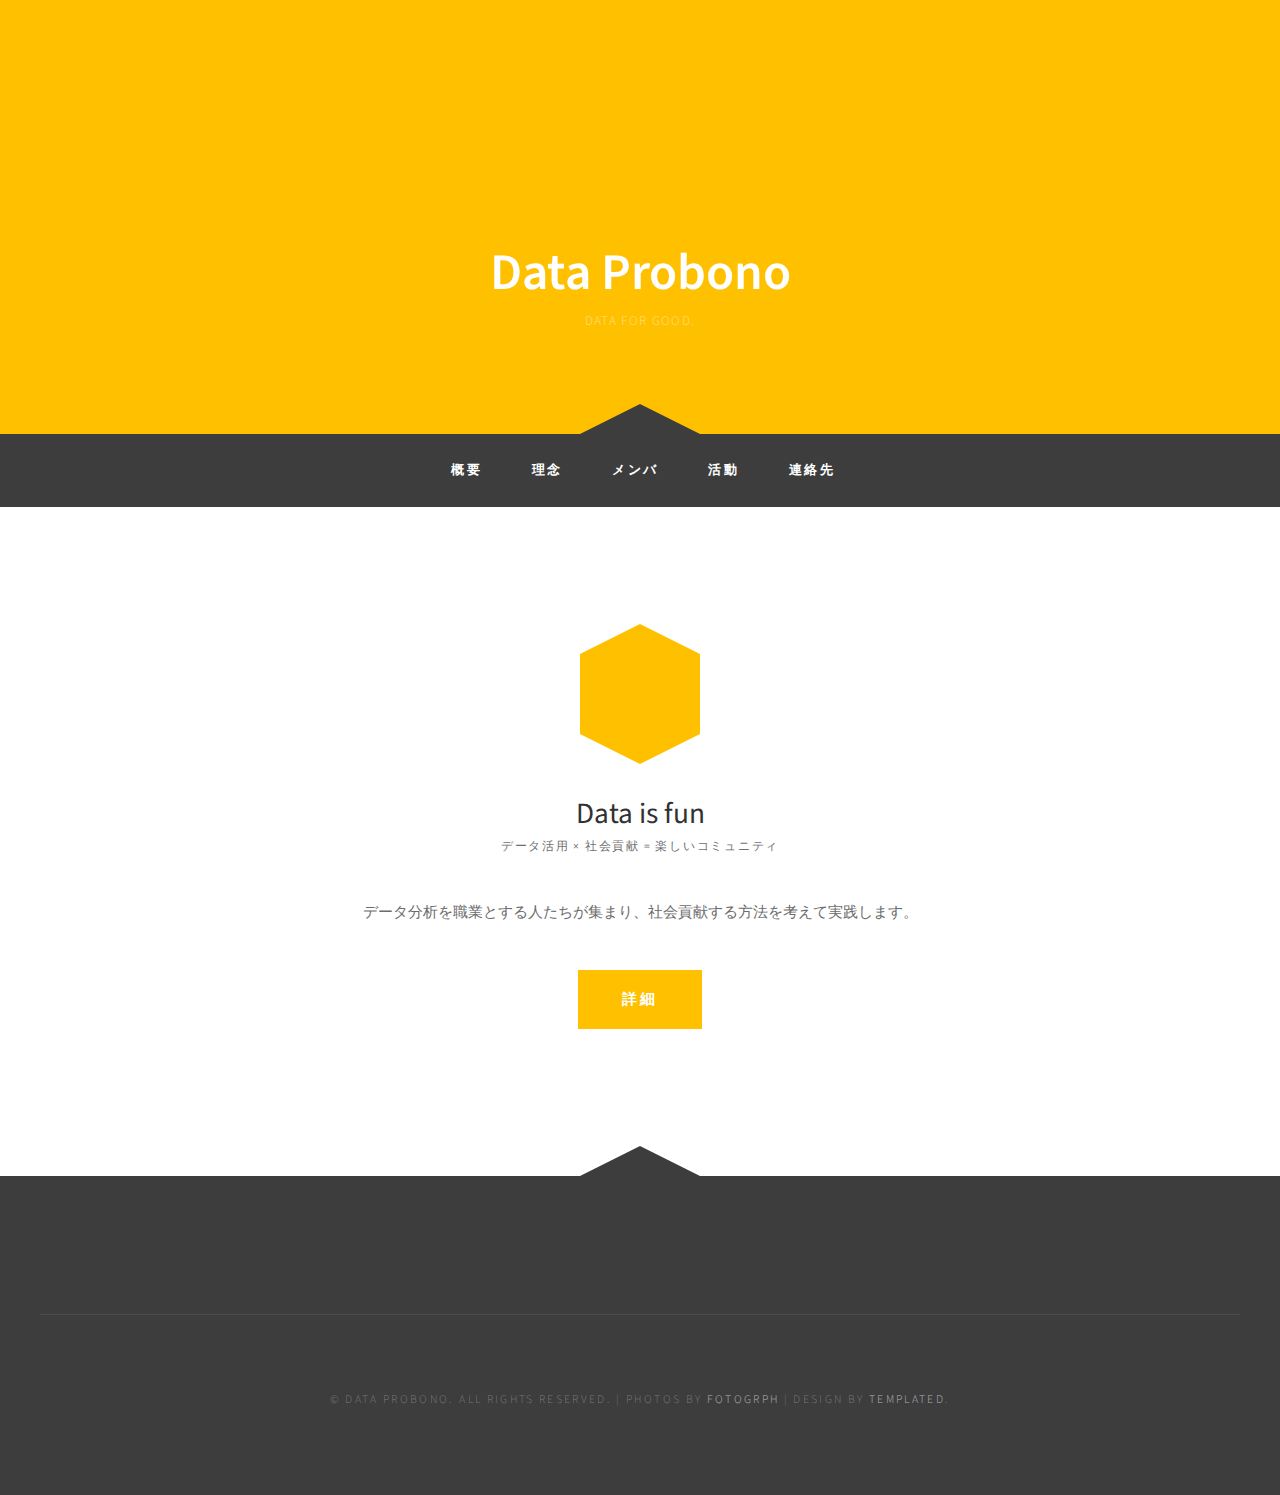
==== commit c1325874: "relocation of css" ====
--- a/index.html
+++ b/index.html
@@ -17,8 +17,8 @@
 <meta name="keywords" content="" />
 <meta name="description" content="" />
 <link href="http://fonts.googleapis.com/css?family=Source+Sans+Pro:200,300,400,600,700,900" rel="stylesheet" />
-<link href="default.css" rel="stylesheet" type="text/css" media="all" />
-<link href="fonts.css" rel="stylesheet" type="text/css" media="all" />
+<link href="./stylesheets/default.css" rel="stylesheet" type="text/css" media="all" />
+<link href="./stylesheets/fonts.css" rel="stylesheet" type="text/css" media="all" />
 
 <!--[if IE 6]><link href="default_ie6.css" rel="stylesheet" type="text/css" /><![endif]-->
 
--- a/stylesheets/default.css
+++ b/stylesheets/default.css
@@ -0,0 +1,1054 @@
+
+html, body
+{
+	height: 100%;
+}
+
+body
+{
+	margin: 0px;
+	padding: 0px;
+	background: #3D3D3D;
+	font-family: 'Source Sans Pro', sans-serif;
+	font-size: 11pt;
+	font-weight: 300;
+	color: #6c6c6c
+}
+
+h1, h2, h3
+{
+	margin: 0;
+	padding: 0;
+	font-weight: 600;
+	color: #454445;
+}
+
+p, ol, ul
+{
+	margin-top: 0;
+}
+
+ol, ul
+{
+	padding: 0;
+	list-style: none;
+}
+
+p
+{
+	line-height: 180%;
+}
+
+strong
+{
+}
+
+a
+{
+	color: #2C383B;
+}
+
+a:hover
+{
+	text-decoration: none;
+}
+
+.container
+{
+	margin: 0px auto;
+	width: 1200px;
+}
+
+/*********************************************************************************/
+/* Image Style                                                                   */
+/*********************************************************************************/
+
+	.image
+{
+	display: inline-block;
+}
+
+.image img
+{
+	display: block;
+	width: 100%;
+}
+
+.image-full
+{
+	display: block;
+	width: 100%;
+	margin: 0 0 2em 0;
+}
+
+.image-left
+{
+	float: left;
+	margin: 0 2em 2em 0;
+}
+
+.image-centered
+{
+	display: block;
+	margin: 0 0 2em 0;
+}
+
+.image-centered img
+{
+	margin: 0 auto;
+	width: auto;
+}
+
+/*********************************************************************************/
+/* List Styles                                                                   */
+/*********************************************************************************/
+
+	ul.style1
+{
+	margin: 0;
+	padding: 0em 0em 0em 0em;
+	overflow: hidden;
+	list-style: none;
+	color: #6c6c6c
+}
+
+ul.style1 li
+{
+	overflow: hidden;
+	display: block;
+	padding: 2.80em 0em;
+	border-top: 1px solid #D1CFCE;
+}
+
+ul.style1 li:first-child
+{
+	padding-top: 0;
+	border-top: none;
+}
+
+ul.style1 .image-left
+{
+	margin-bottom: 0;
+}
+
+ul.style1 h3
+{
+	padding: 1.2em 0em 1em 0em;
+	letter-spacing: 0.10em;
+	text-transform: uppercase;
+	font-size: 1.2em;
+	font-weight: 600;
+	color: #454445;
+}
+
+ul.style1 a
+{
+	text-decoration: none;
+	color: #525252;
+}
+
+ul.style1 a:hover
+{
+	text-decoration: underline;
+	color: #525252;
+}
+
+ul.style2
+{
+	margin: 0;
+	padding-top: 1em;
+	list-style: none;
+}
+
+ul.style2 li
+{
+	border-top: solid 1px #E5E5E5;
+	padding: 0.80em 0 0.80em 0;
+	font-family: 0.80em;
+}
+
+ul.style2 li:before
+{
+	display: inline-block;
+	padding: 4px;
+	background: #DB3256;
+}
+
+ul.style2 a
+{
+	display: inline-block;
+	margin-left: 1em;
+}
+
+ul.style2 li:first-child
+{
+	border-top: 0;
+	padding-top: 0;
+}
+
+ul.style2 .icon
+{
+	color: #FFF;
+}
+
+ul.style3
+{
+	margin: 0;
+	padding-top: 1em;
+	list-style: none;
+}
+
+ul.style3 li
+{
+	border-top: solid 1px rgba(255,255,255,.2);
+	padding: 1em 0 1em 0;
+	font-family: 0.80em;
+}
+
+ul.style3 li:before
+{
+	display: inline-block;
+	padding: 4px;
+	background: #FFF;
+}
+
+ul.style3 a
+{
+	display: inline-block;
+	margin-left: 1em;
+	font-size: 1em !important;
+	color: #FFF;
+}
+
+ul.style3 li:first-child
+{
+	border-top: 0;
+	padding-top: 0;
+}
+
+ul.style3 .icon
+{
+	color: #DB3256;
+}
+
+/*********************************************************************************/
+/* Social Icon Styles                                                            */
+/*********************************************************************************/
+
+	ul.contact
+{
+	margin: 0;
+	padding: 2em 0em 0em 0em;
+	list-style: none;
+}
+
+ul.contact li
+{
+	display: inline-block;
+	padding: 0em 0.30em;
+	font-size: 1em;
+}
+
+ul.contact li span
+{
+	display: none;
+	margin: 0;
+	padding: 0;
+}
+
+ul.contact li a
+{
+	color: #FFF;
+}
+
+ul.contact li a:before
+{
+	display: inline-block;
+	background: #3f3f3f;
+	width: 40px;
+	height: 40px;
+	line-height: 40px;
+	border-radius: 20px;
+	text-align: center;
+	color: #FFFFFF;
+}
+
+ul.contact li a.icon-twitter:before
+{
+	background: #2DAAE4;
+}
+
+ul.contact li a.icon-facebook:before
+{
+	background: #39599F;
+}
+
+ul.contact li a.icon-dribbble:before
+{
+	background: #C4376B;
+}
+
+ul.contact li a.icon-tumblr:before
+{
+	background: #31516A;
+}
+
+ul.contact li a.icon-rss:before
+{
+	background: #F2600B;
+}
+
+/*********************************************************************************/
+/* Button Style                                                                  */
+/*********************************************************************************/
+
+	.button
+{
+	display: inline-block;
+	padding: 1.3em 3em;
+	background: #FFC000;
+	-moz-transition: opacity 0.25s ease-in-out;
+	-webkit-transition: opacity 0.25s ease-in-out;
+	-o-transition: opacity 0.25s ease-in-out;
+	-ms-transition: opacity 0.25s ease-in-out;
+	transition: opacity 0.25s ease-in-out;
+	letter-spacing: 0.20em;
+	text-decoration: none;
+	text-transform: uppercase;
+	font-weight: 600;
+	color: #FFF;
+}
+
+.button:hover
+{
+}
+
+.button:active
+{
+}
+
+.button-big
+{
+	padding: 1.6em 4em;
+	font-size: 1.4em;
+	font-weight: 900;
+}
+
+/*********************************************************************************/
+/* Heading Titles                                                                */
+/*********************************************************************************/
+
+	.title
+{
+	margin-bottom: 3em;
+}
+
+.title h2
+{
+	font-weight: 400;
+	font-size: 2.8em;
+	color: #323232;
+}
+
+.title .byline
+{
+	letter-spacing: 0.15em;
+	text-transform: uppercase;
+	font-weight: 400;
+	font-size: 1.1em;
+	color: #6F6F6F;
+}
+
+/*********************************************************************************/
+/* Header                                                                        */
+/*********************************************************************************/
+
+	#header-wrapper
+	{
+		overflow: hidden;
+		padding: 5em 0em 0em 0em;
+		background: #FFC000 url(images/overlay.png) repeat;
+	}
+
+	#header-wrapper-sub
+	{
+		overflow: hidden;
+		padding: 0em 0em 0em 0em;
+		background: #FFC000 url(images/overlay.png) repeat;
+	}
+
+	#header
+	{
+	}
+
+#triangle-up {
+	margin: 0 auto;
+	width: 0;
+	height: 0;
+	border-left: 60px solid transparent;
+	border-right: 60px solid transparent;
+	border-bottom: 30px solid #3D3D3D;
+}
+
+/*********************************************************************************/
+/* Logo                                                                          */
+/*********************************************************************************/
+
+	#logo
+	{
+		padding: 5em 0em;
+		text-align: center;
+	}
+
+	#logo h1
+	{
+		font-size: 3.5em;
+	}
+
+	#logo a
+	{
+		text-decoration: none;
+		color: #FFF;
+	}
+
+	#logo span
+	{
+		letter-spacing: 0.10em;
+		text-transform: uppercase;
+		font-size: 0.90em;
+		color: rgba(255,255,255,0.5);
+	}
+
+	#logo span a
+	{
+		color: rgba(255,255,255,0.8);
+	}
+
+	#logo .icon
+	{
+		font-size: 4em;
+		color: rgba(255,255,255,1);
+	}
+
+	#logo_sub
+	{
+		padding: 0em 0.5em;
+		text-align: left;
+	}
+
+	#logo_sub h1
+	{
+		font-size: 2.5em;
+	}
+
+	#logo_sub a
+	{
+		text-decoration: none;
+		color: #FFF;
+	}
+
+	#logo_sub span
+	{
+		letter-spacing: 0.10em;
+		text-transform: uppercase;
+		font-size: 0.90em;
+		color: rgba(255,255,255,0.5);
+	}
+
+	#logo_sub span a
+	{
+		color: rgba(255,255,255,0.8);
+	}
+
+	#logo_sub .icon
+	{
+		font-size: 4em;
+		color: rgba(255,255,255,1);
+	}
+
+/*********************************************************************************/
+/* Menu                                                                          */
+/*********************************************************************************/
+
+	#menu-wrapper
+	{
+		background: #3D3D3D;
+	}
+
+	#menu
+	{
+		margin: 0px auto;
+	}
+
+	#menu ul
+	{
+		text-align: center;
+	}
+
+	#menu li
+	{
+		display: inline-block;
+	}
+
+	#menu li a, #menu li span
+	{
+		display: inline-block;
+		margin-left: 0.50em;
+		padding: 2em 1.5em 1em 1.5em;
+		letter-spacing: 0.20em;
+		text-decoration: none;
+		font-size: 0.90em;
+		font-weight: 600;
+		text-transform: uppercase;
+		outline: 0;
+		color: #FFF;
+	}
+
+	#menu li:hover a, #menu li.active a, #menu li.active span
+	{
+	}
+
+	#menu .current_page_item a
+	{
+		color: #FFC000;
+		font-weight: bold;
+	}
+
+/*********************************************************************************/
+/* Banner                                                                        */
+/*********************************************************************************/
+
+	#banner-wrapper
+{
+	overflow: hidden;
+	padding: 3em 0em;
+	background: #F87979;
+}
+
+#banner
+{
+	overflow: hidden;
+	width: 1000px;
+	padding: 0px 100px;
+	text-align: center;
+	color: rgba(255,255,255,.7);
+}
+
+#banner a
+{
+	color: rgba(255,255,255,.9);
+}
+
+#banner .box-left
+{
+	float: left;
+}
+
+#banner .box-right
+{
+	float: right;
+}
+
+#banner h2
+{
+	margin: 0em;
+	padding: 0em;
+	font-weight: 400;
+	font-size: 3em;
+	color: #555555;
+}
+
+#banner span
+{
+	display: block;
+	padding-top: 0.20em;
+	text-transform: uppercase;
+	font-size: 1.2em;
+	color: #A2A2A2;
+}
+
+/*********************************************************************************/
+/* Page                                                                          */
+/*********************************************************************************/
+
+#wrapper
+{
+	background: #FFF;
+}
+
+#page
+{
+	overflow: hidden;
+	padding: 6em 0em;
+	border-bottom: 2px solid #E3E3E3;
+	text-align: center;
+}
+
+#page .button
+{
+	margin-top: 2em;
+}
+
+/*********************************************************************************/
+/* Content                                                                       */
+/*********************************************************************************/
+
+#content
+{
+	padding: 0em 7em;
+}
+
+/*********************************************************************************/
+/* Sidebar                                                                       */
+/*********************************************************************************/
+
+	#sidebar
+{
+	float: right;
+	width: 450px;
+}
+
+#stwo-col
+{
+	margin-top: 2em;
+}
+
+#stwo-col h2
+{
+	display: block;
+	padding-bottom: 1.5em;
+	letter-spacing: 0.10em;
+	text-transform: uppercase;
+	font-size: 1.2em;
+	font-weight: 600;
+	color: #454445;
+}
+
+#stwo-col .sbox1
+{
+	float: left;
+	width: 210px;
+}
+
+#stwo-col .sbox2
+{
+	float: right;
+	width: 210px;
+}
+
+/*********************************************************************************/
+/* Copyright                                                                     */
+/*********************************************************************************/
+
+#copyright
+{
+	overflow: hidden;
+	padding: 5em 0em;
+	border-top: 1px solid rgba(255,255,255,0.08);
+}
+
+#copyright p
+{
+	letter-spacing: 0.20em;
+	text-align: center;
+	text-transform: uppercase;
+	font-size: 0.80em;
+	color: rgba(255,255,255,0.3);
+}
+
+#copyright a
+{
+	text-decoration: none;
+	color: rgba(255,255,255,0.6);
+}
+
+#stamp .hexagon
+{
+	background: #3D3D3D;
+}
+
+#stamp .hexagon:before {
+	border-left: 60px solid transparent;
+	border-right: 60px solid transparent;
+	border-bottom: 30px solid #3D3D3D;
+}
+#stamp .hexagon:after {
+	border-color: #3D3D3D;
+}
+
+
+/*********************************************************************************/
+/* Featured                                                                      */
+/*********************************************************************************/
+
+#featured-wrapper
+{
+	overflow: hidden;
+	padding: 10em 0em;
+	background: #FFF;
+	text-align: center;
+}
+
+#featured
+{
+	overflow: hidden;
+}
+
+#featured .major
+{
+	overflow: hidden;
+	margin-bottom: 3em;
+	padding-bottom: 2em;
+	border-bottom: 1px solid #E8E8E8;
+}
+
+#featured .major h2
+{
+	font-size: 3em;
+}
+
+#featured .major .byline
+{
+	font-size: 1.3em;
+}
+
+#featured .title
+{
+	margin-bottom: 1.5em;
+	padding-bottom: 1.5em;
+	border-bottom: 1px solid #E3E3E3;
+}
+
+#featured .title h2
+{
+	font-size: 1.2em;
+}
+
+#featured h2
+{
+	text-align: center;
+}
+
+#featured .icon
+{
+	position: relative;
+	display: inline-block;
+	width: 150px;
+	height: 150px;
+	background: #2C383B;
+	margin: 0px auto 20px auto;
+	line-height:  150px;
+	font-size: 5em;
+	text-align: center;
+	color: #FFF;
+}
+
+.column1,  .column2,  .column3,  .column4
+{
+	width: 282px;
+}
+
+.column1,  .column2
+{
+	float: left;
+	margin-right: 24px;
+}
+
+.column3
+{
+	float: left;
+}
+
+.column4
+{
+	float: right;
+}
+
+
+	#header-featured
+	{
+		height: 30em;
+		background-image: url(images/banner.jpg);
+		background-position: center;
+		background-size: cover;
+	}
+
+
+#slider-wrapper
+{
+	padding: 6em 0em;
+	background: #DB3256;
+}
+
+#slider
+{
+	margin: 0em auto 0em auto;
+	width: 1200px;
+	position: relative;
+}
+
+#slider .button
+{
+}
+
+#slider .button:hover
+{
+}
+
+#slider .viewer
+{
+	width: 1000px;
+	height: 375px;
+	margin: 0 auto;
+	overflow: hidden;
+}
+
+#slider .viewer .reel
+{
+	display: none;
+	height: 375px;
+}
+
+#slider .viewer .reel .slide
+{
+	position: relative;
+	width: 1000px;
+	height: 375px;
+}
+
+#slider .viewer .reel h2
+{
+	position: absolute;
+	top: 130px;
+	left: 0;
+	width: 1200px;
+	height: 80px;
+	line-height: 80px;
+	background: #111111;
+	text-align: center;
+	opacity: 0.85;
+	font-weight: normal;
+	color: #ffffff;
+	font-size: 2.25em;
+}
+
+#slider .viewer .reel p
+{
+	position: absolute;
+	top: 210px;
+	left: 0;
+	width: 1200px;
+	height: 40px;
+	line-height: 40px;
+	background: #0074C6;
+	text-align: center;
+	opacity: 0.85;
+	font-weight: normal;
+	color: #ffffff;
+	font-size: 1.1em;
+}
+
+#slider .icon
+{
+	font-size: 4em;
+	color: #FFF;
+}
+
+#slider .previous-button
+{
+	position: absolute;
+	top: 150px;
+	left: 0;
+}
+
+#slider .next-button
+{
+	position: absolute;
+	top: 150px;
+	right: 0;
+}
+
+#slider .indicator
+{
+	margin: 30px auto 0 auto;
+}
+
+#slider .indicator ul
+{
+	list-style: none;
+	padding: 0;
+	margin: 0;
+	text-align: center;
+}
+
+#slider .indicator ul li
+{
+	display: inline-block;
+	width: 12px;
+	height: 12px;
+	text-indent: -9999em;
+	background: #c8c8c8;
+	margin: 0 2px 0 2px;
+	border-radius: 8px;
+	border-bottom: solid 1px #ffffff;
+	border-top: solid 1px #909090;
+}
+
+#slider .indicator ul li.active
+{
+	background: #505050;
+	border-top: solid 1px #505050;
+}
+
+/*********************************************************************************/
+/* Footer                                                                        */
+/*********************************************************************************/
+
+#footer-wrapper
+{
+	overflow: hidden;
+	padding: 7em 0em;
+	color: rgba(255,255,255,0.5);
+}
+
+
+#footer .title h2
+{
+	font-size: 2em;
+	font-weight: 300;
+	color: #FFF;
+}
+
+#footer .title .byline
+{
+	display: block;
+	padding-top: 1em;
+	text-transform: uppercase;
+	font-size: 0.80em;
+	color: rgba(255,255,255,0.5);
+}
+
+#footer .column1,
+#footer .column2
+{
+	width: 560px;
+}
+
+#footer .column1
+{
+	float: left;
+}
+
+#footer .column2
+{
+	float: right;
+}
+
+#footer .button
+{
+	margin-top: 2em;
+}
+
+.extra2
+{
+
+}
+
+.extra2 .icon
+{
+	font-size: 1.5em;
+}
+
+.margin-btm
+{
+	overflow: hidden;
+	margin-bottom: 5em;
+	padding-bottom: 5em;
+	border-bottom: 1px solid rgba(0,0,0,.1);
+}
+
+.extra2 .button
+{
+	margin-top: 2em;
+}
+
+.extra2 .title h2
+{
+	font-size: 2em;
+}
+
+.extra2 .title .byline
+{
+	font-size: 0.80em;
+}
+
+.extra2 .ebox1,
+.extra2 .ebox2
+{
+	padding: 0em 10em;
+}
+
+.extra2  .ebox1
+{
+}
+
+.extra2 .ebox2
+{
+	margin-top: 10em;
+}
+
+.hexagon {
+	margin: 0 auto 2em auto;
+	width: 120px;
+	height: 80px;
+	line-height: 80px;
+	background: #FFC000;
+	position: relative;
+	text-align: center;
+	color: #FFF;
+	font-size: 2em;
+}
+.hexagon:before {
+	content: "";
+	position: absolute;
+	top: -30px;
+	left: 0;
+	width: 0;
+	height: 0;
+	border-left: 60px solid transparent;
+	border-right: 60px solid transparent;
+	border-bottom: 30px solid #FFC000;
+}
+.hexagon:after {
+	content: "";
+	position: absolute;
+	bottom: -30px;
+	left: 0;
+	width: 0;
+	height: 0;
+	border-left: 60px solid transparent;
+	border-right: 60px solid transparent;
+	border-top: 30px solid #FFC000;
+}
+
+#portfolio
+{
+	text-align: center;
+}
+
+#portfolio .title
+{
+	margin-bottom: 1.5em;
+	padding-bottom: 1.5em;
+	border-bottom: 1px solid #E3E3E3;
+}
+
+#portfolio .title h2
+{
+	font-size: 1.2em;
+}
+
+#portfolio h2
+{
+	text-align: center;
+}
--- a/stylesheets/fonts.css
+++ b/stylesheets/fonts.css
@@ -0,0 +1,378 @@
+@charset 'UTF-8';
+
+@font-face
+{
+	font-family: 'FontAwesome';
+	src: url('fonts/fontawesome-webfont.eot?v=3.0.1');
+	src: url('fonts/fontawesome-webfont.eot?#iefix&v=3.0.1') format('embedded-opentype'),
+	     url('fonts/fontawesome-webfont.woff?v=3.0.1') format('woff'),
+	     url('fonts/fontawesome-webfont.ttf?v=3.0.1') format('truetype'),
+	     url('fonts/fontawesome-webfont.svg#FontAwesome') format('svg');
+	font-weight: normal;
+	font-style: normal;
+}
+
+@font-face
+{
+	font-family: 'Font-Awesome-Social';
+	src: url('fonts/fontawesome-social-webfont.eot');
+	src: url('fonts/fontawesome-social-webfont.eot?#iefix') format('embedded-opentype'),
+	     url('fonts/fontawesome-social-webfont.woff') format('woff'),
+		 url('fonts/fontawesome-social-webfont.ttf') format('truetype'),
+		 url('fonts/fontawesome-social-webfont.svg#Font-Awesome-More') format('svg');
+	font-weight: normal;
+	font-style: normal;
+}
+
+/*********************************************************************************/
+/* Icons                                                                         */
+/*********************************************************************************/
+
+	/*
+		Powered by:
+		
+		Font Awesome (http://fortawesome.github.com/Font-Awesome/)
+		Font Awesome More (http://gregoryloucas.github.com/Font-Awesome-More/)
+	*/
+
+	.icon
+	{
+		text-decoration: none;
+	}
+
+		.icon:before
+		{
+			font-size: 1.25em;
+			text-decoration: none;
+			font-family: FontAwesome;
+			font-weight: normal;
+			font-style: normal;
+			-webkit-text-rendering: optimizeLegibility;
+			-moz-text-rendering: optimizeLegibility;
+			-ms-text-rendering: optimizeLegibility;
+			-o-text-rendering: optimizeLegibility;
+			text-rendering: optimizeLegibility;
+			-webkit-font-smoothing: antialiased;
+			-moz-font-smoothing: antialiased;
+			-ms-font-smoothing: antialiased;
+			-o-font-smoothing: antialiased;
+			font-smoothing: antialiased;
+			-webkit-font-feature-settings: "liga" 1, "dlig" 1;
+			-moz-font-feature-settings: "liga=1, dlig=1";
+			-ms-font-feature-settings: "liga" 1, "dlig" 1;
+			-o-font-feature-settings: "liga" 1, "dlig" 1;
+			font-feature-settings: "liga" 1, "dlig" 1;
+		}
+
+		.icon-glass:before                { content: "\f000"; }
+		.icon-music:before                { content: "\f001"; }
+		.icon-search:before               { content: "\f002"; }
+		.icon-envelope:before             { content: "\f003"; }
+		.icon-heart:before                { content: "\f004"; }
+		.icon-star:before                 { content: "\f005"; }
+		.icon-star-empty:before           { content: "\f006"; }
+		.icon-user:before                 { content: "\f007"; }
+		.icon-film:before                 { content: "\f008"; }
+		.icon-th-large:before             { content: "\f009"; }
+		.icon-th:before                   { content: "\f00a"; }
+		.icon-th-list:before              { content: "\f00b"; }
+		.icon-ok:before                   { content: "\f00c"; }
+		.icon-remove:before               { content: "\f00d"; }
+		.icon-zoom-in:before              { content: "\f00e"; }
+
+		.icon-zoom-out:before             { content: "\f010"; }
+		.icon-off:before                  { content: "\f011"; }
+		.icon-signal:before               { content: "\f012"; }
+		.icon-cog:before                  { content: "\f013"; }
+		.icon-trash:before                { content: "\f014"; }
+		.icon-home:before                 { content: "\f015"; }
+		.icon-file:before                 { content: "\f016"; }
+		.icon-time:before                 { content: "\f017"; }
+		.icon-road:before                 { content: "\f018"; }
+		.icon-download-alt:before         { content: "\f019"; }
+		.icon-download:before             { content: "\f01a"; }
+		.icon-upload:before               { content: "\f01b"; }
+		.icon-inbox:before                { content: "\f01c"; }
+		.icon-play-circle:before          { content: "\f01d"; }
+		.icon-repeat:before               { content: "\f01e"; }
+
+		/* \f020 doesn't work in Safari. all shifted one down */
+		.icon-refresh:before              { content: "\f021"; }
+		.icon-list-alt:before             { content: "\f022"; }
+		.icon-lock:before                 { content: "\f023"; }
+		.icon-flag:before                 { content: "\f024"; }
+		.icon-headphones:before           { content: "\f025"; }
+		.icon-volume-off:before           { content: "\f026"; }
+		.icon-volume-down:before          { content: "\f027"; }
+		.icon-volume-up:before            { content: "\f028"; }
+		.icon-qrcode:before               { content: "\f029"; }
+		.icon-barcode:before              { content: "\f02a"; }
+		.icon-tag:before                  { content: "\f02b"; }
+		.icon-tags:before                 { content: "\f02c"; }
+		.icon-book:before                 { content: "\f02d"; }
+		.icon-bookmark:before             { content: "\f02e"; }
+		.icon-print:before                { content: "\f02f"; }
+
+		.icon-camera:before               { content: "\f030"; }
+		.icon-font:before                 { content: "\f031"; }
+		.icon-bold:before                 { content: "\f032"; }
+		.icon-italic:before               { content: "\f033"; }
+		.icon-text-height:before          { content: "\f034"; }
+		.icon-text-width:before           { content: "\f035"; }
+		.icon-align-left:before           { content: "\f036"; }
+		.icon-align-center:before         { content: "\f037"; }
+		.icon-align-right:before          { content: "\f038"; }
+		.icon-align-justify:before        { content: "\f039"; }
+		.icon-list:before                 { content: "\f03a"; }
+		.icon-indent-left:before          { content: "\f03b"; }
+		.icon-indent-right:before         { content: "\f03c"; }
+		.icon-facetime-video:before       { content: "\f03d"; }
+		.icon-picture:before              { content: "\f03e"; }
+
+		.icon-pencil:before               { content: "\f040"; }
+		.icon-map-marker:before           { content: "\f041"; }
+		.icon-adjust:before               { content: "\f042"; }
+		.icon-tint:before                 { content: "\f043"; }
+		.icon-edit:before                 { content: "\f044"; }
+		.icon-share:before                { content: "\f045"; }
+		.icon-check:before                { content: "\f046"; }
+		.icon-move:before                 { content: "\f047"; }
+		.icon-step-backward:before        { content: "\f048"; }
+		.icon-fast-backward:before        { content: "\f049"; }
+		.icon-backward:before             { content: "\f04a"; }
+		.icon-play:before                 { content: "\f04b"; }
+		.icon-pause:before                { content: "\f04c"; }
+		.icon-stop:before                 { content: "\f04d"; }
+		.icon-forward:before              { content: "\f04e"; }
+
+		.icon-fast-forward:before         { content: "\f050"; }
+		.icon-step-forward:before         { content: "\f051"; }
+		.icon-eject:before                { content: "\f052"; }
+		.icon-chevron-left:before         { content: "\f053"; }
+		.icon-chevron-right:before        { content: "\f054"; }
+		.icon-plus-sign:before            { content: "\f055"; }
+		.icon-minus-sign:before           { content: "\f056"; }
+		.icon-remove-sign:before          { content: "\f057"; }
+		.icon-ok-sign:before              { content: "\f058"; }
+		.icon-question-sign:before        { content: "\f059"; }
+		.icon-info-sign:before            { content: "\f05a"; }
+		.icon-screenshot:before           { content: "\f05b"; }
+		.icon-remove-circle:before        { content: "\f05c"; }
+		.icon-ok-circle:before            { content: "\f05d"; }
+		.icon-ban-circle:before           { content: "\f05e"; }
+
+		.icon-arrow-left:before           { content: "\f060"; }
+		.icon-arrow-right:before          { content: "\f061"; }
+		.icon-arrow-up:before             { content: "\f062"; }
+		.icon-arrow-down:before           { content: "\f063"; }
+		.icon-share-alt:before            { content: "\f064"; }
+		.icon-resize-full:before          { content: "\f065"; }
+		.icon-resize-small:before         { content: "\f066"; }
+		.icon-plus:before                 { content: "\f067"; }
+		.icon-minus:before                { content: "\f068"; }
+		.icon-asterisk:before             { content: "\f069"; }
+		.icon-exclamation-sign:before     { content: "\f06a"; }
+		.icon-gift:before                 { content: "\f06b"; }
+		.icon-leaf:before                 { content: "\f06c"; }
+		.icon-fire:before                 { content: "\f06d"; }
+		.icon-eye-open:before             { content: "\f06e"; }
+
+		.icon-eye-close:before            { content: "\f070"; }
+		.icon-warning-sign:before         { content: "\f071"; }
+		.icon-plane:before                { content: "\f072"; }
+		.icon-calendar:before             { content: "\f073"; }
+		.icon-random:before               { content: "\f074"; }
+		.icon-comment:before              { content: "\f075"; }
+		.icon-magnet:before               { content: "\f076"; }
+		.icon-chevron-up:before           { content: "\f077"; }
+		.icon-chevron-down:before         { content: "\f078"; }
+		.icon-retweet:before              { content: "\f079"; }
+		.icon-shopping-cart:before        { content: "\f07a"; }
+		.icon-folder-close:before         { content: "\f07b"; }
+		.icon-folder-open:before          { content: "\f07c"; }
+		.icon-resize-vertical:before      { content: "\f07d"; }
+		.icon-resize-horizontal:before    { content: "\f07e"; }
+
+		.icon-bar-chart:before            { content: "\f080"; }
+		.icon-twitter-sign:before         { content: "\f081"; }
+		.icon-facebook-sign:before        { content: "\f082"; }
+		.icon-camera-retro:before         { content: "\f083"; }
+		.icon-key:before                  { content: "\f084"; }
+		.icon-cogs:before                 { content: "\f085"; }
+		.icon-comments:before             { content: "\f086"; }
+		.icon-thumbs-up:before            { content: "\f087"; }
+		.icon-thumbs-down:before          { content: "\f088"; }
+		.icon-star-half:before            { content: "\f089"; }
+		.icon-heart-empty:before          { content: "\f08a"; }
+		.icon-signout:before              { content: "\f08b"; }
+		.icon-linkedin-sign:before        { content: "\f08c"; }
+		.icon-pushpin:before              { content: "\f08d"; }
+		.icon-external-link:before        { content: "\f08e"; }
+
+		.icon-signin:before               { content: "\f090"; }
+		.icon-trophy:before               { content: "\f091"; }
+		.icon-github-sign:before          { content: "\f092"; }
+		.icon-upload-alt:before           { content: "\f093"; }
+		.icon-lemon:before                { content: "\f094"; }
+		.icon-phone:before                { content: "\f095"; }
+		.icon-check-empty:before          { content: "\f096"; }
+		.icon-bookmark-empty:before       { content: "\f097"; }
+		.icon-phone-sign:before           { content: "\f098"; }
+		.icon-twitter:before              { content: "\f099"; }
+		.icon-facebook:before             { content: "\f09a"; }
+		.icon-github:before               { content: "\f09b"; }
+		.icon-unlock:before               { content: "\f09c"; }
+		.icon-credit-card:before          { content: "\f09d"; }
+		.icon-rss:before                  { content: "\f09e"; }
+
+		.icon-hdd:before                  { content: "\f0a0"; }
+		.icon-bullhorn:before             { content: "\f0a1"; }
+		.icon-bell:before                 { content: "\f0a2"; }
+		.icon-certificate:before          { content: "\f0a3"; }
+		.icon-hand-right:before           { content: "\f0a4"; }
+		.icon-hand-left:before            { content: "\f0a5"; }
+		.icon-hand-up:before              { content: "\f0a6"; }
+		.icon-hand-down:before            { content: "\f0a7"; }
+		.icon-circle-arrow-left:before    { content: "\f0a8"; }
+		.icon-circle-arrow-right:before   { content: "\f0a9"; }
+		.icon-circle-arrow-up:before      { content: "\f0aa"; }
+		.icon-circle-arrow-down:before    { content: "\f0ab"; }
+		.icon-globe:before                { content: "\f0ac"; }
+		.icon-wrench:before               { content: "\f0ad"; }
+		.icon-tasks:before                { content: "\f0ae"; }
+
+		.icon-filter:before               { content: "\f0b0"; }
+		.icon-briefcase:before            { content: "\f0b1"; }
+		.icon-fullscreen:before           { content: "\f0b2"; }
+
+		.icon-group:before                { content: "\f0c0"; }
+		.icon-link:before                 { content: "\f0c1"; }
+		.icon-cloud:before                { content: "\f0c2"; }
+		.icon-beaker:before               { content: "\f0c3"; }
+		.icon-cut:before                  { content: "\f0c4"; }
+		.icon-copy:before                 { content: "\f0c5"; }
+		.icon-paper-clip:before           { content: "\f0c6"; }
+		.icon-save:before                 { content: "\f0c7"; }
+		.icon-sign-blank:before           { content: "\f0c8"; }
+		.icon-reorder:before              { content: "\f0c9"; }
+		.icon-list-ul:before              { content: "\f0ca"; }
+		.icon-list-ol:before              { content: "\f0cb"; }
+		.icon-strikethrough:before        { content: "\f0cc"; }
+		.icon-underline:before            { content: "\f0cd"; }
+		.icon-table:before                { content: "\f0ce"; }
+
+		.icon-magic:before                { content: "\f0d0"; }
+		.icon-truck:before                { content: "\f0d1"; }
+		.icon-pinterest:before            { content: "\f0d2"; }
+		.icon-pinterest-sign:before       { content: "\f0d3"; }
+		.icon-google-plus-sign:before     { content: "\f0d4"; }
+		.icon-google-plus:before          { content: "\f0d5"; }
+		.icon-money:before                { content: "\f0d6"; }
+		.icon-caret-down:before           { content: "\f0d7"; }
+		.icon-caret-up:before             { content: "\f0d8"; }
+		.icon-caret-left:before           { content: "\f0d9"; }
+		.icon-caret-right:before          { content: "\f0da"; }
+		.icon-columns:before              { content: "\f0db"; }
+		.icon-sort:before                 { content: "\f0dc"; }
+		.icon-sort-down:before            { content: "\f0dd"; }
+		.icon-sort-up:before              { content: "\f0de"; }
+
+		.icon-envelope-alt:before         { content: "\f0e0"; }
+		.icon-linkedin:before             { content: "\f0e1"; }
+		.icon-undo:before                 { content: "\f0e2"; }
+		.icon-legal:before                { content: "\f0e3"; }
+		.icon-dashboard:before            { content: "\f0e4"; }
+		.icon-comment-alt:before          { content: "\f0e5"; }
+		.icon-comments-alt:before         { content: "\f0e6"; }
+		.icon-bolt:before                 { content: "\f0e7"; }
+		.icon-sitemap:before              { content: "\f0e8"; }
+		.icon-umbrella:before             { content: "\f0e9"; }
+		.icon-paste:before                { content: "\f0ea"; }
+		.icon-lightbulb:before            { content: "\f0eb"; }
+		.icon-exchange:before             { content: "\f0ec"; }
+		.icon-cloud-download:before       { content: "\f0ed"; }
+		.icon-cloud-upload:before         { content: "\f0ee"; }
+
+		.icon-user-md:before              { content: "\f0f0"; }
+		.icon-stethoscope:before          { content: "\f0f1"; }
+		.icon-suitcase:before             { content: "\f0f2"; }
+		.icon-bell-alt:before             { content: "\f0f3"; }
+		.icon-coffee:before               { content: "\f0f4"; }
+		.icon-food:before                 { content: "\f0f5"; }
+		.icon-file-alt:before             { content: "\f0f6"; }
+		.icon-building:before             { content: "\f0f7"; }
+		.icon-hospital:before             { content: "\f0f8"; }
+		.icon-ambulance:before            { content: "\f0f9"; }
+		.icon-medkit:before               { content: "\f0fa"; }
+		.icon-fighter-jet:before          { content: "\f0fb"; }
+		.icon-beer:before                 { content: "\f0fc"; }
+		.icon-h-sign:before               { content: "\f0fd"; }
+		.icon-plus-sign-alt:before        { content: "\f0fe"; }
+
+		.icon-double-angle-left:before    { content: "\f100"; }
+		.icon-double-angle-right:before   { content: "\f101"; }
+		.icon-double-angle-up:before      { content: "\f102"; }
+		.icon-double-angle-down:before    { content: "\f103"; }
+		.icon-angle-left:before           { content: "\f104"; }
+		.icon-angle-right:before          { content: "\f105"; }
+		.icon-angle-up:before             { content: "\f106"; }
+		.icon-angle-down:before           { content: "\f107"; }
+		.icon-desktop:before              { content: "\f108"; }
+		.icon-laptop:before               { content: "\f109"; }
+		.icon-tablet:before               { content: "\f10a"; }
+		.icon-mobile-phone:before         { content: "\f10b"; }
+		.icon-circle-blank:before         { content: "\f10c"; }
+		.icon-quote-left:before           { content: "\f10d"; }
+		.icon-quote-right:before          { content: "\f10e"; }
+
+		.icon-spinner:before              { content: "\f110"; }
+		.icon-circle:before               { content: "\f111"; }
+		.icon-reply:before                { content: "\f112"; }
+		.icon-github-alt:before           { content: "\f113"; }
+		.icon-folder-close-alt:before     { content: "\f114"; }
+		.icon-folder-open-alt:before      { content: "\f115"; }
+
+		.icon-blogger-sign:before,.icon-blogger:before,.icon-delicious:before,.icon-dribbble-sign:before,.icon-dribbble:before,.icon-dropbox:before,.icon-drupal:before,.icon-evernote-sign:before,.icon-evernote:before,.icon-flickr-sign:before,.icon-flickr:before,.icon-forrst-sign:before,.icon-forrst:before,.icon-foursquare-sign:before,.icon-foursquare:before,.icon-git-fork:before,.icon-hacker-news:before,.icon-instagram:before,.icon-lastfm-sign:before,.icon-lastfm:before,.icon-paypal:before,.icon-picasa-sign:before,.icon-picasa:before,.icon-reddit:before,.icon-share-this-sign:before,.icon-share-this:before,.icon-skype:before,.icon-soundcloud:before,.icon-spotify:before,.icon-stack-overflow:before,.icon-tumblr-sign:before,.icon-tumblr:before,.icon-vimeo-sign:before,.icon-vimeo:before,.icon-wordpress-sign:before,.icon-wordpress:before,.icon-yelp-sign:before,.icon-yelp:before,.icon-youtube-sign:before,.icon-youtube:before              {font-family:'Font-Awesome-Social'; }
+
+		.icon-dropbox:before              { content: "\f300"; }
+		.icon-drupal:before               { content: "\f301"; }
+		.icon-git-fork:before             { content: "\f302"; }
+		.icon-instagram:before            { content: "\f303"; }
+		.icon-share-this-sign:before      { content: "\f304"; }
+		.icon-share-this:before           { content: "\f305"; }
+		.icon-foursquare-sign:before      { content: "\f306"; }
+		.icon-foursquare:before           { content: "\f307"; }
+		.icon-hacker-news:before          { content: "\f308"; }
+		.icon-skype:before                { content: "\f309"; }
+		.icon-spotify:before              { content: "\f30a"; }
+		.icon-soundcloud:before           { content: "\f30b"; }
+		.icon-paypal:before               { content: "\f30c"; }
+		.icon-youtube-sign:before         { content: "\f30d"; }
+		.icon-youtube:before              { content: "\f30e"; }
+		.icon-reddit:before               { content: "\f30f"; }
+		.icon-blogger-sign:before         { content: "\f310"; }
+		.icon-blogger:before              { content: "\f311"; }
+		.icon-dribbble-sign:before        { content: "\f312"; }
+		.icon-dribbble:before             { content: "\f313"; }
+		.icon-evernote-sign:before        { content: "\f314"; }
+		.icon-evernote:before             { content: "\f315"; }
+		.icon-flickr-sign:before          { content: "\f316"; }
+		.icon-flickr:before               { content: "\f317"; }
+		.icon-forrst-sign:before          { content: "\f318"; }
+		.icon-forrst:before               { content: "\f319"; }
+		.icon-delicious:before            { content: "\f31a"; }
+		.icon-lastfm-sign:before          { content: "\f31b"; }
+		.icon-lastfm:before               { content: "\f31c"; }
+		.icon-picasa-sign:before          { content: "\f31d"; }
+		.icon-picasa:before               { content: "\f31e"; }
+		.icon-stack-overflow:before       { content: "\f320"; }
+		.icon-tumblr-sign:before          { content: "\f321"; }
+		.icon-tumblr:before               { content: "\f322"; }
+		.icon-vimeo-sign:before           { content: "\f323"; }
+		.icon-vimeo:before                { content: "\f324"; }
+		.icon-wordpress-sign:before       { content: "\f325"; }
+		.icon-wordpress:before            { content: "\f326"; }
+		.icon-yelp-sign:before            { content: "\f327"; }
+		.icon-yelp:before                 { content: "\f328"; }
+		.icon-cloud-upload:before		  { content: "\f0ee"; }
+		.icon-cloud-download:before		  { content: "\f0ed"; }
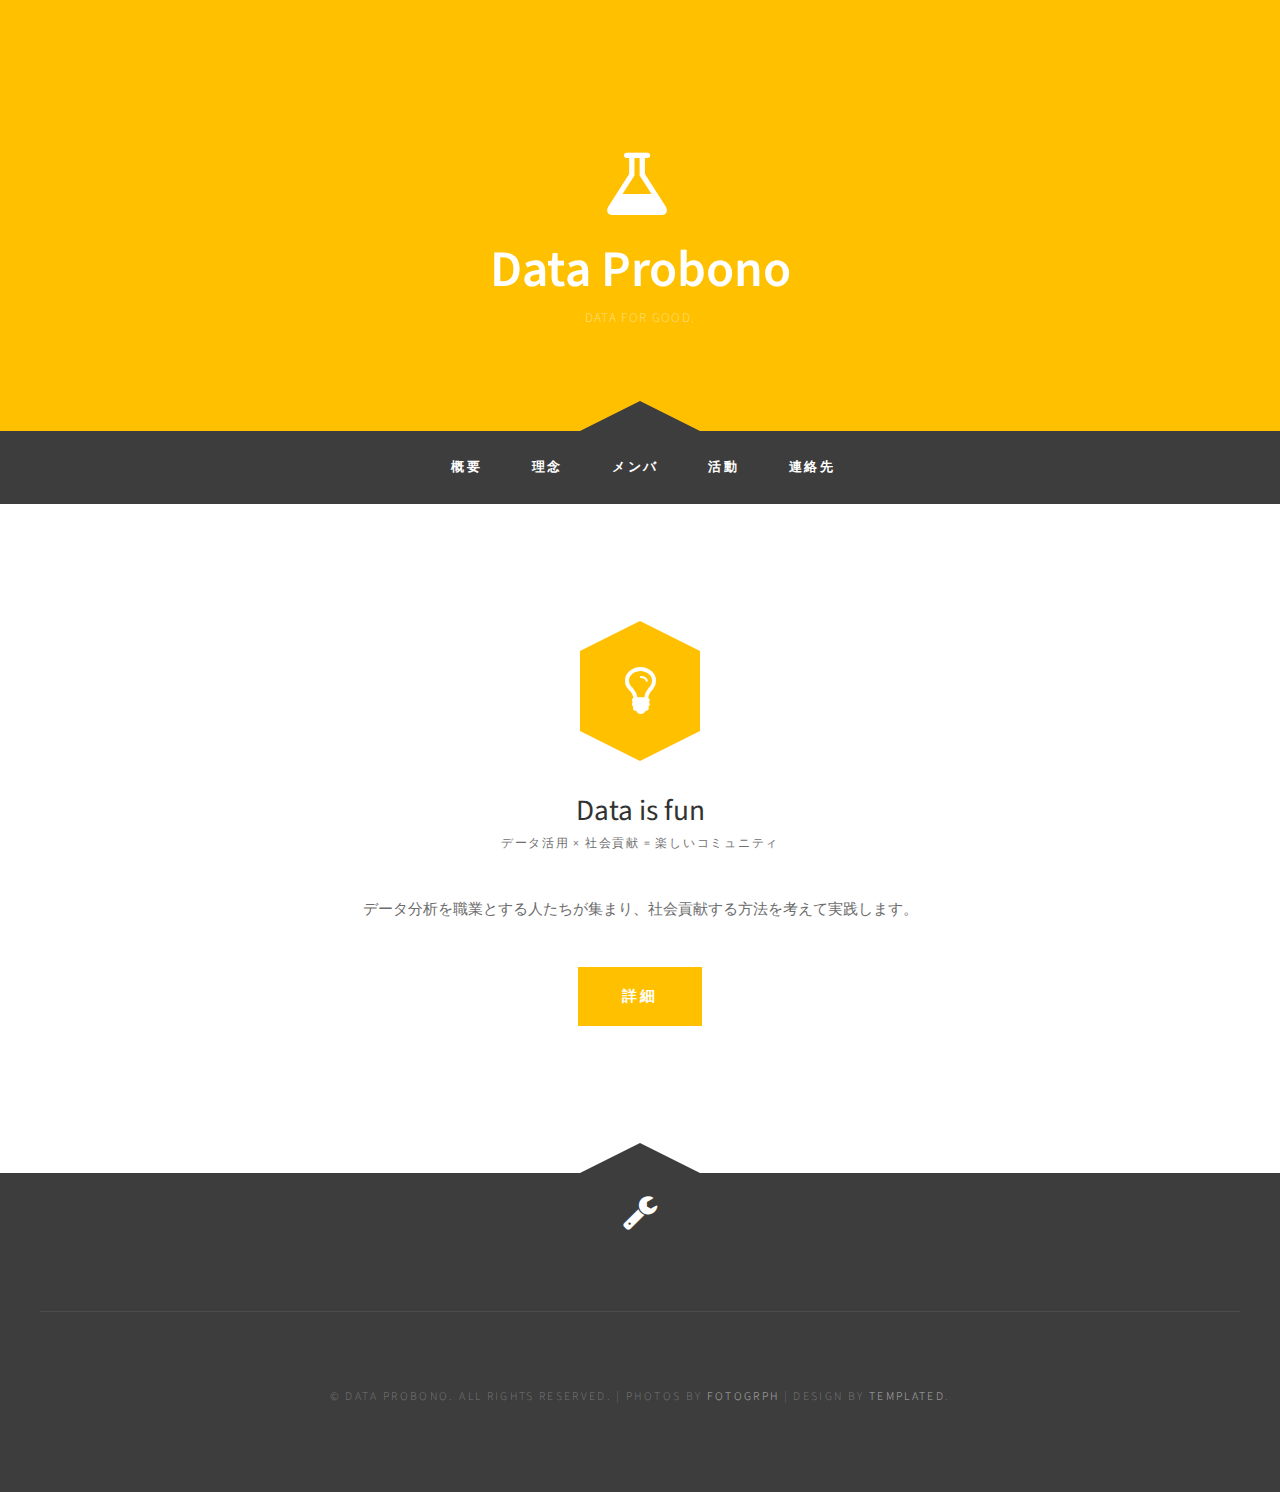
==== commit 15fcedcf: "add "about".html" ====
--- a/index.html
+++ b/index.html
@@ -37,7 +37,7 @@
 <div id="menu-wrapper">
 		<div id="menu">
 			<ul>
-				<li><a href="#" accesskey="1" title="">概要</a></li>
+				<li><a href="./contact.html" accesskey="1" title="">概要</a></li>
 				<li><a href="#" accesskey="2" title="">理念</a></li>
 				<li><a href="./member.html" accesskey="3" title="">メンバ</a></li>
 				<li><a href="#" accesskey="4" title="">活動</a></li>
--- a/stylesheets/default.css
+++ b/stylesheets/default.css
@@ -511,7 +511,8 @@
 	#menu .current_page_item a
 	{
 		color: #FFC000;
-		font-weight: bold;
+		text-decoration: underline;
+		text-underline-position: below;
 	}
 
 /*********************************************************************************/
@@ -1052,3 +1053,48 @@
 {
 	text-align: center;
 }
+
+
+/*========================================
+For multi screen
+=======================================*/
+
+@media print, screen and (max-width: 720px) {
+  body {
+    word-wrap:break-word;
+  }
+
+  header {
+    padding:0;
+  }
+
+  header ul, header p.view {
+    position:static;
+  }
+
+  pre, code {
+    word-wrap:normal;
+  }
+}
+
+@media print, screen and (max-width: 640px) {
+  body {
+    padding:15px;
+  }
+
+  header ul {
+    width:99%;
+  }
+
+  header li, header ul li + li + li {
+    width:33%;
+  }
+}
+
+@media print {
+  body {
+    padding:0.4in;
+    font-size:12pt;
+    color:#444;
+  }
+}
--- a/stylesheets/fonts.css
+++ b/stylesheets/fonts.css
@@ -3,11 +3,11 @@
 @font-face
 {
 	font-family: 'FontAwesome';
-	src: url('fonts/fontawesome-webfont.eot?v=3.0.1');
-	src: url('fonts/fontawesome-webfont.eot?#iefix&v=3.0.1') format('embedded-opentype'),
-	     url('fonts/fontawesome-webfont.woff?v=3.0.1') format('woff'),
-	     url('fonts/fontawesome-webfont.ttf?v=3.0.1') format('truetype'),
-	     url('fonts/fontawesome-webfont.svg#FontAwesome') format('svg');
+	src: url('../fonts/fontawesome-webfont.eot?v=3.0.1');
+	src: url('../fonts/fontawesome-webfont.eot?#iefix&v=3.0.1') format('embedded-opentype'),
+	     url('../fonts/fontawesome-webfont.woff?v=3.0.1') format('woff'),
+	     url('../fonts/fontawesome-webfont.ttf?v=3.0.1') format('truetype'),
+	     url('../fonts/fontawesome-webfont.svg#FontAwesome') format('svg');
 	font-weight: normal;
 	font-style: normal;
 }
@@ -15,11 +15,11 @@
 @font-face
 {
 	font-family: 'Font-Awesome-Social';
-	src: url('fonts/fontawesome-social-webfont.eot');
-	src: url('fonts/fontawesome-social-webfont.eot?#iefix') format('embedded-opentype'),
-	     url('fonts/fontawesome-social-webfont.woff') format('woff'),
-		 url('fonts/fontawesome-social-webfont.ttf') format('truetype'),
-		 url('fonts/fontawesome-social-webfont.svg#Font-Awesome-More') format('svg');
+	src: url('../fonts/fontawesome-social-webfont.eot');
+	src: url('../fonts/fontawesome-social-webfont.eot?#iefix') format('embedded-opentype'),
+	     url('../fonts/fontawesome-social-webfont.woff') format('woff'),
+		 url('../fonts/fontawesome-social-webfont.ttf') format('truetype'),
+		 url('../fonts/fontawesome-social-webfont.svg#Font-Awesome-More') format('svg');
 	font-weight: normal;
 	font-style: normal;
 }
@@ -30,7 +30,7 @@
 
 	/*
 		Powered by:
-		
+
 		Font Awesome (http://fortawesome.github.com/Font-Awesome/)
 		Font Awesome More (http://gregoryloucas.github.com/Font-Awesome-More/)
 	*/
